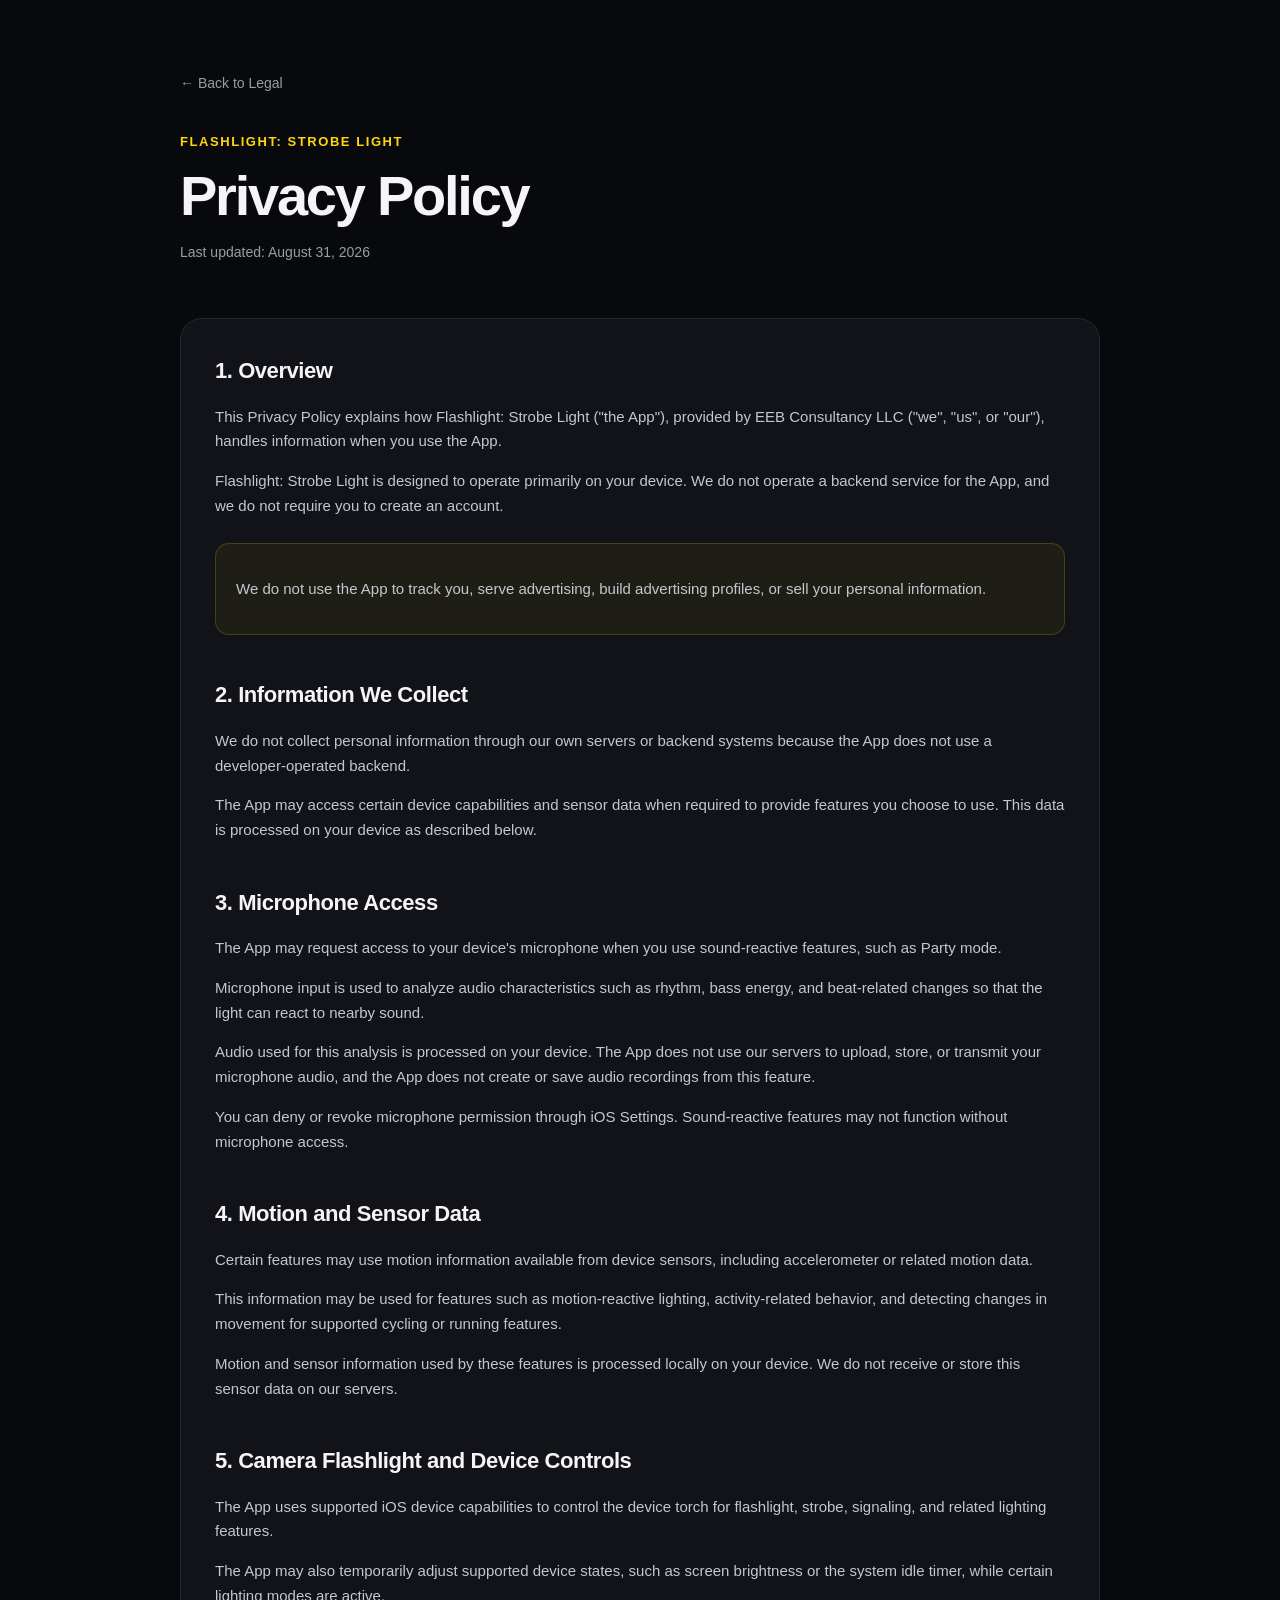
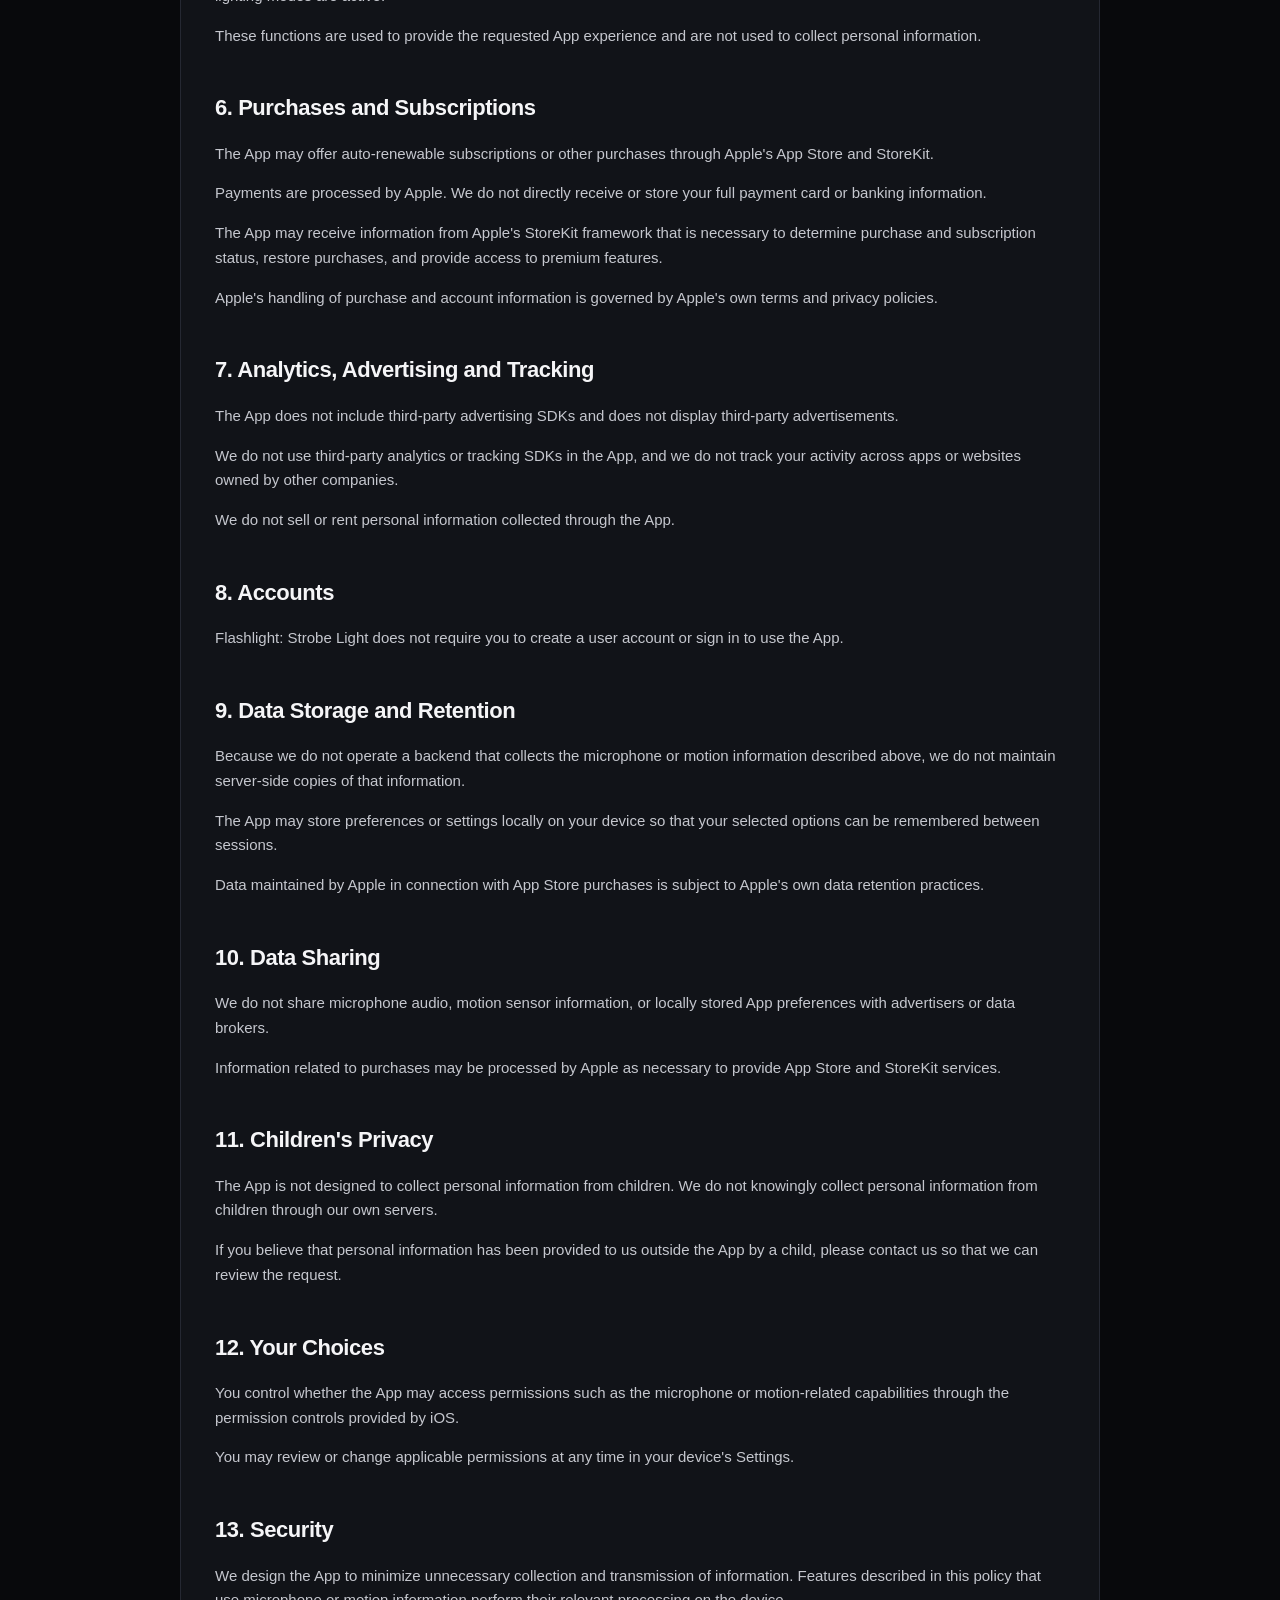
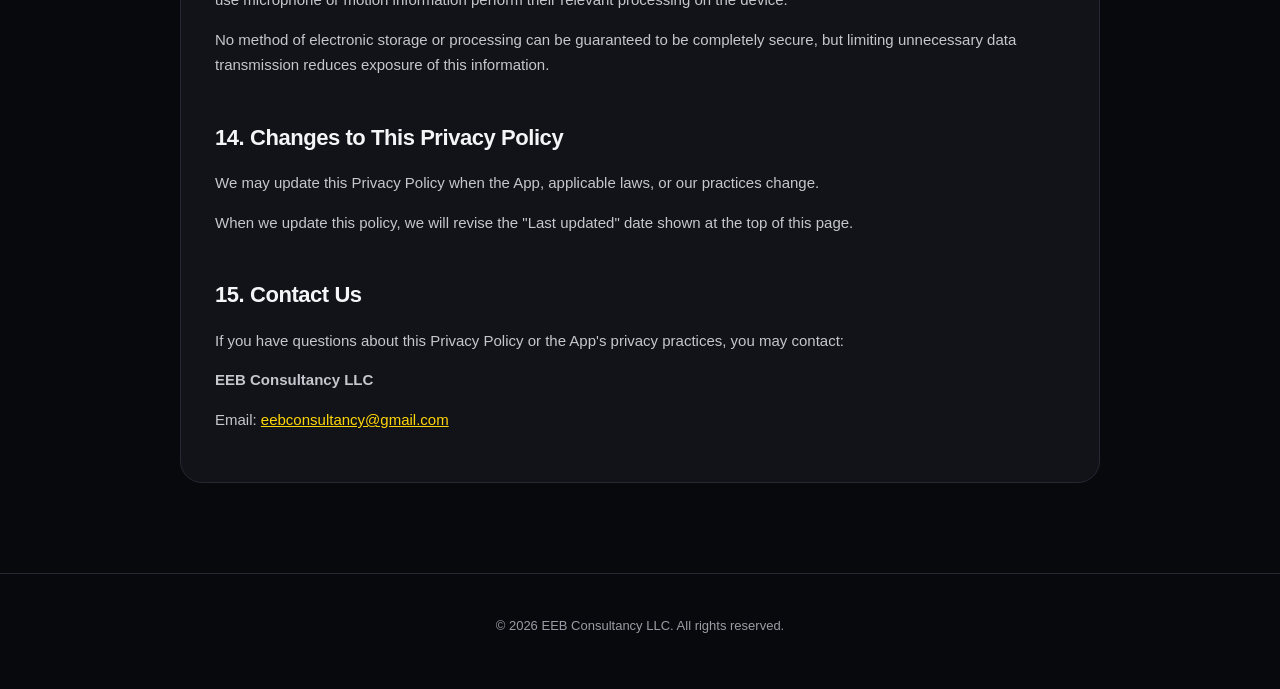
==== privacy.html @ 0a93a6da "Create privacy.html" ====
<!DOCTYPE html>
<html lang="en">
<head>
  <meta charset="UTF-8">
  <meta name="viewport" content="width=device-width, initial-scale=1.0">

  <title>Privacy Policy — Flashlight: Strobe Light</title>

  <meta
    name="description"
    content="Privacy Policy for Flashlight: Strobe Light by EEB Consultancy LLC."
  >

  <meta name="robots" content="index, follow">
  <link rel="stylesheet" href="styles.css">
</head>

<body>

  <main class="container legal-page">

    <header class="legal-page-header">
      <a class="back-link" href="index.html">← Back to Legal</a>

      <p class="eyebrow">Flashlight: Strobe Light</p>
      <h1>Privacy Policy</h1>
      <p class="last-updated">Last updated: August 31, 2026</p>
    </header>

    <article class="legal-content">

      <h2>1. Overview</h2>

      <p>
        This Privacy Policy explains how Flashlight: Strobe Light
        ("the App"), provided by EEB Consultancy LLC ("we", "us", or
        "our"), handles information when you use the App.
      </p>

      <p>
        Flashlight: Strobe Light is designed to operate primarily on
        your device. We do not operate a backend service for the App,
        and we do not require you to create an account.
      </p>

      <div class="notice">
        <p>
          We do not use the App to track you, serve advertising, build
          advertising profiles, or sell your personal information.
        </p>
      </div>


      <h2>2. Information We Collect</h2>

      <p>
        We do not collect personal information through our own servers
        or backend systems because the App does not use a
        developer-operated backend.
      </p>

      <p>
        The App may access certain device capabilities and sensor data
        when required to provide features you choose to use. This data
        is processed on your device as described below.
      </p>


      <h2>3. Microphone Access</h2>

      <p>
        The App may request access to your device's microphone when you
        use sound-reactive features, such as Party mode.
      </p>

      <p>
        Microphone input is used to analyze audio characteristics such
        as rhythm, bass energy, and beat-related changes so that the
        light can react to nearby sound.
      </p>

      <p>
        Audio used for this analysis is processed on your device. The
        App does not use our servers to upload, store, or transmit your
        microphone audio, and the App does not create or save audio
        recordings from this feature.
      </p>

      <p>
        You can deny or revoke microphone permission through iOS
        Settings. Sound-reactive features may not function without
        microphone access.
      </p>


      <h2>4. Motion and Sensor Data</h2>

      <p>
        Certain features may use motion information available from
        device sensors, including accelerometer or related motion data.
      </p>

      <p>
        This information may be used for features such as
        motion-reactive lighting, activity-related behavior, and
        detecting changes in movement for supported cycling or running
        features.
      </p>

      <p>
        Motion and sensor information used by these features is
        processed locally on your device. We do not receive or store
        this sensor data on our servers.
      </p>


      <h2>5. Camera Flashlight and Device Controls</h2>

      <p>
        The App uses supported iOS device capabilities to control the
        device torch for flashlight, strobe, signaling, and related
        lighting features.
      </p>

      <p>
        The App may also temporarily adjust supported device states,
        such as screen brightness or the system idle timer, while
        certain lighting modes are active.
      </p>

      <p>
        These functions are used to provide the requested App
        experience and are not used to collect personal information.
      </p>


      <h2>6. Purchases and Subscriptions</h2>

      <p>
        The App may offer auto-renewable subscriptions or other
        purchases through Apple's App Store and StoreKit.
      </p>

      <p>
        Payments are processed by Apple. We do not directly receive or
        store your full payment card or banking information.
      </p>

      <p>
        The App may receive information from Apple's StoreKit
        framework that is necessary to determine purchase and
        subscription status, restore purchases, and provide access to
        premium features.
      </p>

      <p>
        Apple's handling of purchase and account information is
        governed by Apple's own terms and privacy policies.
      </p>


      <h2>7. Analytics, Advertising and Tracking</h2>

      <p>
        The App does not include third-party advertising SDKs and does
        not display third-party advertisements.
      </p>

      <p>
        We do not use third-party analytics or tracking SDKs in the
        App, and we do not track your activity across apps or websites
        owned by other companies.
      </p>

      <p>
        We do not sell or rent personal information collected through
        the App.
      </p>


      <h2>8. Accounts</h2>

      <p>
        Flashlight: Strobe Light does not require you to create a user
        account or sign in to use the App.
      </p>


      <h2>9. Data Storage and Retention</h2>

      <p>
        Because we do not operate a backend that collects the
        microphone or motion information described above, we do not
        maintain server-side copies of that information.
      </p>

      <p>
        The App may store preferences or settings locally on your
        device so that your selected options can be remembered between
        sessions.
      </p>

      <p>
        Data maintained by Apple in connection with App Store
        purchases is subject to Apple's own data retention practices.
      </p>


      <h2>10. Data Sharing</h2>

      <p>
        We do not share microphone audio, motion sensor information, or
        locally stored App preferences with advertisers or data
        brokers.
      </p>

      <p>
        Information related to purchases may be processed by Apple as
        necessary to provide App Store and StoreKit services.
      </p>


      <h2>11. Children's Privacy</h2>

      <p>
        The App is not designed to collect personal information from
        children. We do not knowingly collect personal information
        from children through our own servers.
      </p>

      <p>
        If you believe that personal information has been provided to
        us outside the App by a child, please contact us so that we can
        review the request.
      </p>


      <h2>12. Your Choices</h2>

      <p>
        You control whether the App may access permissions such as the
        microphone or motion-related capabilities through the
        permission controls provided by iOS.
      </p>

      <p>
        You may review or change applicable permissions at any time in
        your device's Settings.
      </p>


      <h2>13. Security</h2>

      <p>
        We design the App to minimize unnecessary collection and
        transmission of information. Features described in this policy
        that use microphone or motion information perform their
        relevant processing on the device.
      </p>

      <p>
        No method of electronic storage or processing can be
        guaranteed to be completely secure, but limiting unnecessary
        data transmission reduces exposure of this information.
      </p>


      <h2>14. Changes to This Privacy Policy</h2>

      <p>
        We may update this Privacy Policy when the App, applicable
        laws, or our practices change.
      </p>

      <p>
        When we update this policy, we will revise the "Last updated"
        date shown at the top of this page.
      </p>


      <h2>15. Contact Us</h2>

      <p>
        If you have questions about this Privacy Policy or the App's
        privacy practices, you may contact:
      </p>

      <p>
        <strong>EEB Consultancy LLC</strong>
      </p>

      <p>
        Email:
        <a href="mailto:eebconsultancy@gmail.com">
          eebconsultancy@gmail.com
        </a>
      </p>

    </article>

  </main>

  <footer class="site-footer">
    <div class="container">
      <p>© 2026 EEB Consultancy LLC. All rights reserved.</p>
    </div>
  </footer>

</body>
</html>
---- styles.css ----
:root {
  --bg: #08090c;
  --surface: #111318;
  --surface-hover: #171a20;
  --border: #252832;
  --text: #f5f5f7;
  --muted: #9a9da6;
  --accent: #ffd60a;
  --max-width: 920px;
}

* {
  box-sizing: border-box;
}

html {
  scroll-behavior: smooth;
}

body {
  margin: 0;
  min-height: 100vh;
  background: var(--bg);
  color: var(--text);
  font-family: -apple-system, BlinkMacSystemFont, "SF Pro Display",
    "SF Pro Text", "Helvetica Neue", Arial, sans-serif;
  -webkit-font-smoothing: antialiased;
  line-height: 1.65;
}

.container {
  width: min(calc(100% - 40px), var(--max-width));
  margin: 0 auto;
}

.site-header {
  padding: 100px 0 60px;
  text-align: center;
}

.eyebrow {
  margin: 0 0 14px;
  color: var(--accent);
  font-size: 13px;
  font-weight: 700;
  letter-spacing: 0.12em;
  text-transform: uppercase;
}

h1 {
  margin: 0;
  font-size: clamp(38px, 7vw, 64px);
  line-height: 1.05;
  letter-spacing: -0.04em;
}

.subtitle {
  max-width: 580px;
  margin: 22px auto 0;
  color: var(--muted);
  font-size: 18px;
}

.legal-grid {
  display: grid;
  grid-template-columns: repeat(2, 1fr);
  gap: 18px;
  padding-bottom: 90px;
}

.legal-card {
  min-height: 230px;
  padding: 30px;
  display: flex;
  justify-content: space-between;
  align-items: flex-start;
  gap: 20px;
  background: var(--surface);
  border: 1px solid var(--border);
  border-radius: 22px;
  color: var(--text);
  text-decoration: none;
  transition:
    transform 0.2s ease,
    background 0.2s ease,
    border-color 0.2s ease;
}

.legal-card:hover {
  transform: translateY(-3px);
  background: var(--surface-hover);
  border-color: #3a3e49;
}

.card-label {
  margin: 0 0 14px;
  color: var(--accent);
  font-size: 12px;
  font-weight: 700;
  letter-spacing: 0.12em;
}

.legal-card h2 {
  margin: 0 0 12px;
  font-size: 25px;
  letter-spacing: -0.02em;
}

.legal-card p:not(.card-label) {
  margin: 0;
  color: var(--muted);
  font-size: 15px;
}

.card-arrow {
  color: var(--accent);
  font-size: 27px;
  line-height: 1;
}

.site-footer {
  padding: 28px 0 40px;
  border-top: 1px solid var(--border);
  color: var(--muted);
  text-align: center;
  font-size: 13px;
}

/* Legal pages */

.legal-page {
  padding-bottom: 90px;
}

.legal-page-header {
  padding: 70px 0 40px;
}

.back-link {
  display: inline-block;
  margin-bottom: 36px;
  color: var(--muted);
  text-decoration: none;
  font-size: 14px;
}

.back-link:hover {
  color: var(--text);
}

.legal-page-header h1 {
  font-size: clamp(36px, 6vw, 56px);
}

.last-updated {
  margin-top: 16px;
  color: var(--muted);
  font-size: 14px;
}

.legal-content {
  padding: 34px;
  background: var(--surface);
  border: 1px solid var(--border);
  border-radius: 22px;
}

.legal-content h2 {
  margin: 42px 0 12px;
  font-size: 22px;
  letter-spacing: -0.02em;
}

.legal-content h2:first-child {
  margin-top: 0;
}

.legal-content h3 {
  margin: 28px 0 10px;
  font-size: 17px;
}

.legal-content p,
.legal-content li {
  color: #c5c7ce;
  font-size: 15px;
}

.legal-content ul {
  padding-left: 22px;
}

.legal-content a {
  color: var(--accent);
}

.notice {
  margin: 24px 0;
  padding: 18px 20px;
  background: rgba(255, 214, 10, 0.06);
  border: 1px solid rgba(255, 214, 10, 0.18);
  border-radius: 14px;
}

@media (max-width: 680px) {
  .site-header {
    padding: 72px 0 44px;
  }

  .legal-grid {
    grid-template-columns: 1fr;
    padding-bottom: 60px;
  }

  .legal-card {
    min-height: 190px;
  }

  .legal-content {
    padding: 24px 20px;
  }

  .legal-page-header {
    padding-top: 44px;
  }
}
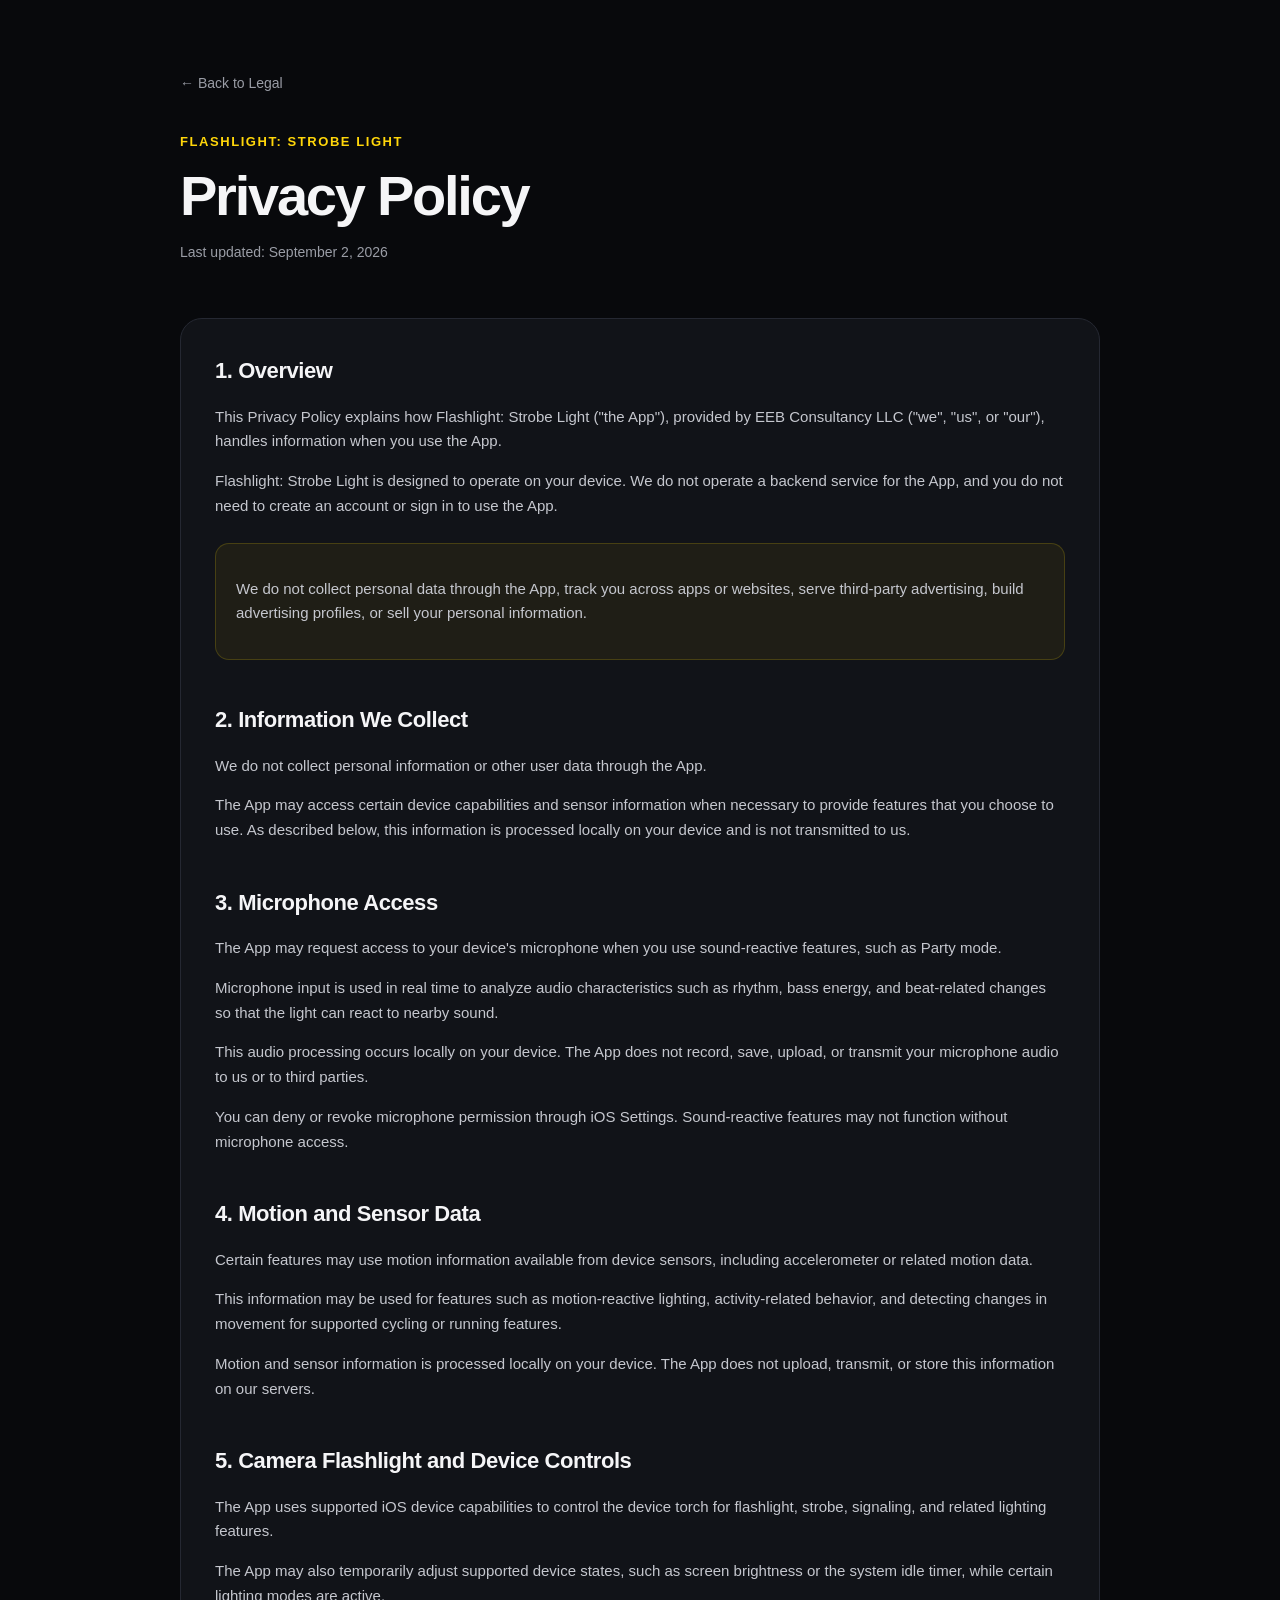
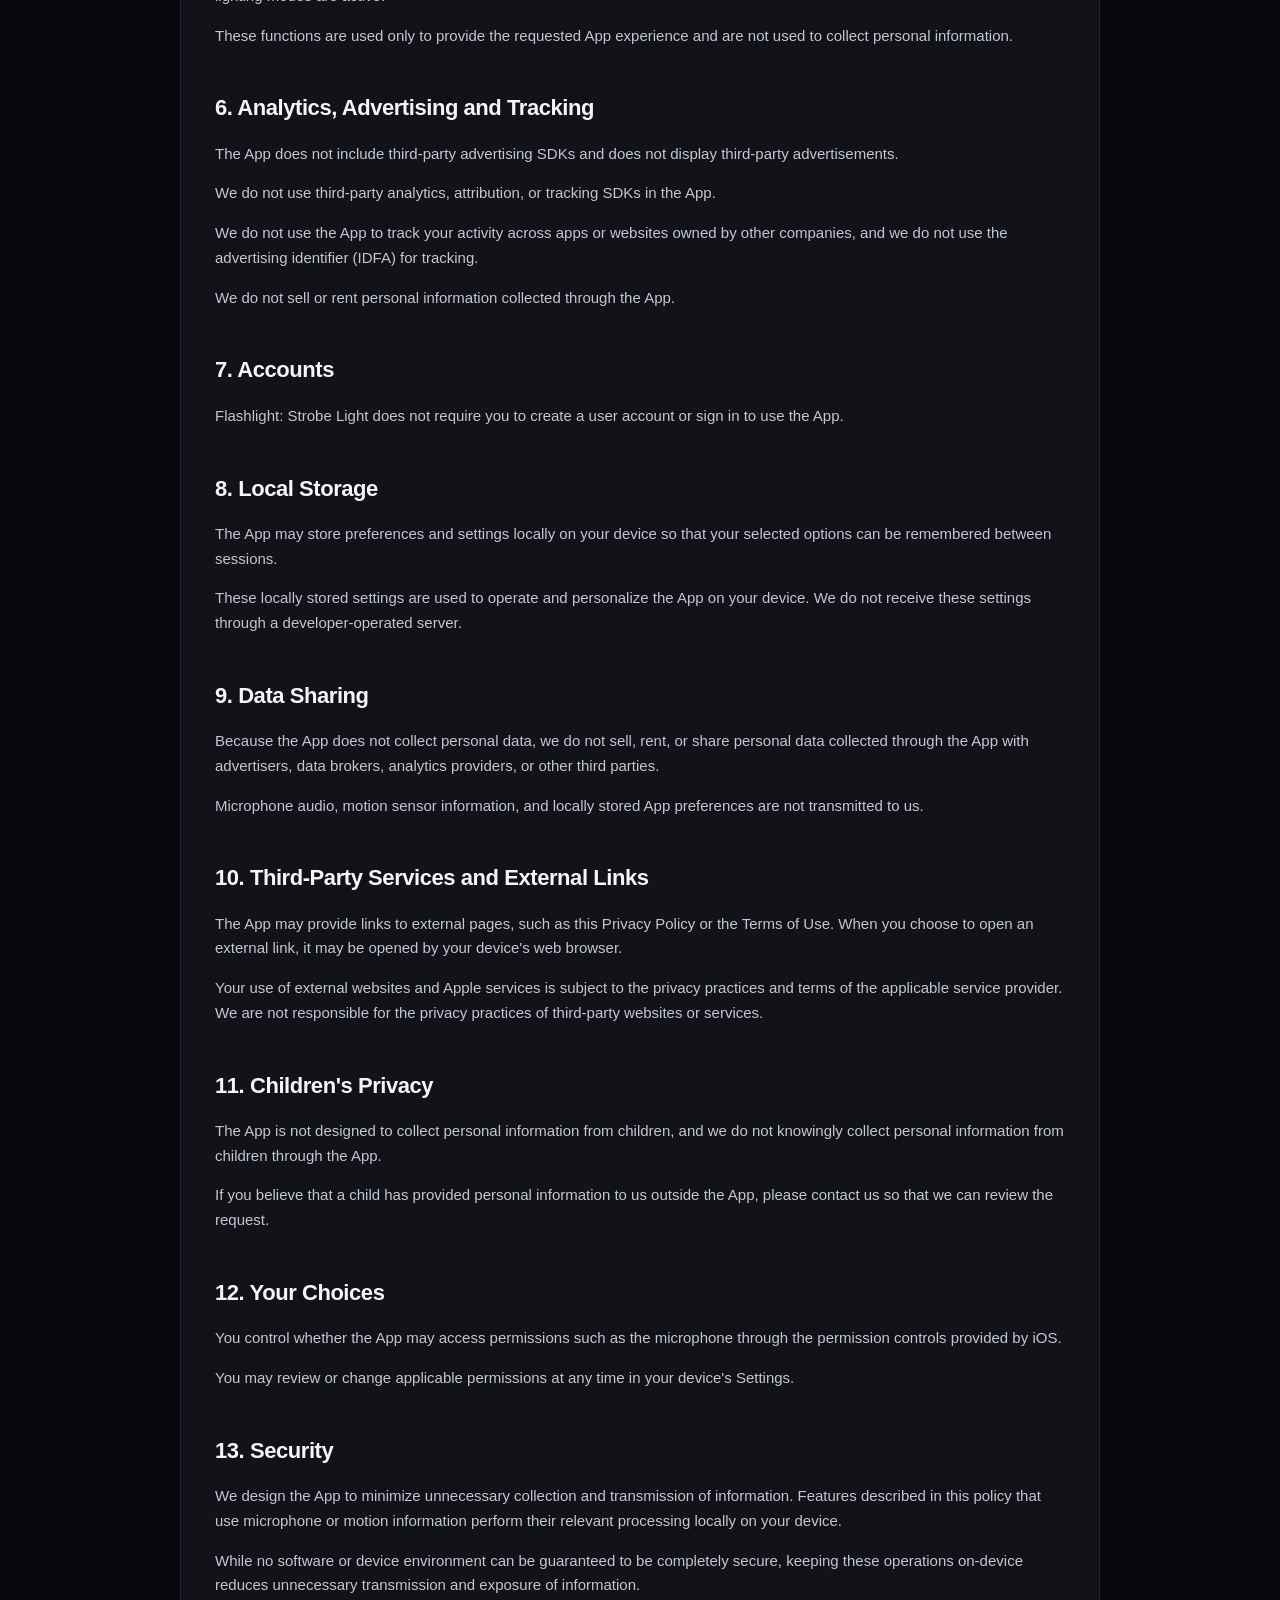
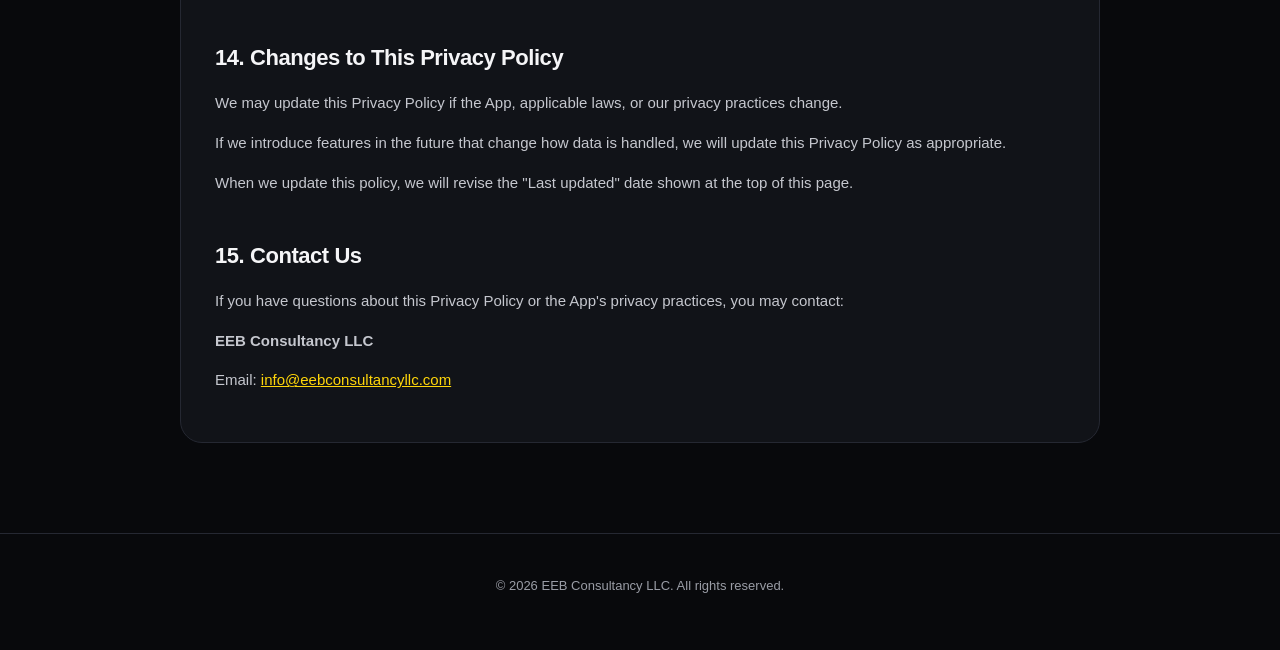
==== commit ea34d5c9: "Update privacy.html" ====
--- a/privacy.html
+++ b/privacy.html
@@ -24,7 +24,7 @@
 
       <p class="eyebrow">Flashlight: Strobe Light</p>
       <h1>Privacy Policy</h1>
-      <p class="last-updated">Last updated: August 31, 2026</p>
+      <p class="last-updated">Last updated: September 2, 2026</p>
     </header>
 
     <article class="legal-content">
@@ -38,14 +38,15 @@
       </p>
 
       <p>
-        Flashlight: Strobe Light is designed to operate primarily on
-        your device. We do not operate a backend service for the App,
-        and we do not require you to create an account.
+        Flashlight: Strobe Light is designed to operate on your device.
+        We do not operate a backend service for the App, and you do not
+        need to create an account or sign in to use the App.
       </p>
 
       <div class="notice">
         <p>
-          We do not use the App to track you, serve advertising, build
+          We do not collect personal data through the App, track you
+          across apps or websites, serve third-party advertising, build
           advertising profiles, or sell your personal information.
         </p>
       </div>
@@ -54,15 +55,15 @@
       <h2>2. Information We Collect</h2>
 
       <p>
-        We do not collect personal information through our own servers
-        or backend systems because the App does not use a
-        developer-operated backend.
-      </p>
-
-      <p>
-        The App may access certain device capabilities and sensor data
-        when required to provide features you choose to use. This data
-        is processed on your device as described below.
+        We do not collect personal information or other user data
+        through the App.
+      </p>
+
+      <p>
+        The App may access certain device capabilities and sensor
+        information when necessary to provide features that you choose
+        to use. As described below, this information is processed
+        locally on your device and is not transmitted to us.
       </p>
 
 
@@ -74,16 +75,15 @@
       </p>
 
       <p>
-        Microphone input is used to analyze audio characteristics such
-        as rhythm, bass energy, and beat-related changes so that the
-        light can react to nearby sound.
-      </p>
-
-      <p>
-        Audio used for this analysis is processed on your device. The
-        App does not use our servers to upload, store, or transmit your
-        microphone audio, and the App does not create or save audio
-        recordings from this feature.
+        Microphone input is used in real time to analyze audio
+        characteristics such as rhythm, bass energy, and beat-related
+        changes so that the light can react to nearby sound.
+      </p>
+
+      <p>
+        This audio processing occurs locally on your device. The App
+        does not record, save, upload, or transmit your microphone
+        audio to us or to third parties.
       </p>
 
       <p>
@@ -108,9 +108,9 @@
       </p>
 
       <p>
-        Motion and sensor information used by these features is
-        processed locally on your device. We do not receive or store
-        this sensor data on our servers.
+        Motion and sensor information is processed locally on your
+        device. The App does not upload, transmit, or store this
+        information on our servers.
       </p>
 
 
@@ -129,37 +129,12 @@
       </p>
 
       <p>
-        These functions are used to provide the requested App
+        These functions are used only to provide the requested App
         experience and are not used to collect personal information.
       </p>
 
 
-      <h2>6. Purchases and Subscriptions</h2>
-
-      <p>
-        The App may offer auto-renewable subscriptions or other
-        purchases through Apple's App Store and StoreKit.
-      </p>
-
-      <p>
-        Payments are processed by Apple. We do not directly receive or
-        store your full payment card or banking information.
-      </p>
-
-      <p>
-        The App may receive information from Apple's StoreKit
-        framework that is necessary to determine purchase and
-        subscription status, restore purchases, and provide access to
-        premium features.
-      </p>
-
-      <p>
-        Apple's handling of purchase and account information is
-        governed by Apple's own terms and privacy policies.
-      </p>
-
-
-      <h2>7. Analytics, Advertising and Tracking</h2>
+      <h2>6. Analytics, Advertising and Tracking</h2>
 
       <p>
         The App does not include third-party advertising SDKs and does
@@ -167,9 +142,14 @@
       </p>
 
       <p>
-        We do not use third-party analytics or tracking SDKs in the
-        App, and we do not track your activity across apps or websites
-        owned by other companies.
+        We do not use third-party analytics, attribution, or tracking
+        SDKs in the App.
+      </p>
+
+      <p>
+        We do not use the App to track your activity across apps or
+        websites owned by other companies, and we do not use the
+        advertising identifier (IDFA) for tracking.
       </p>
 
       <p>
@@ -178,7 +158,7 @@
       </p>
 
 
-      <h2>8. Accounts</h2>
+      <h2>7. Accounts</h2>
 
       <p>
         Flashlight: Strobe Light does not require you to create a user
@@ -186,37 +166,49 @@
       </p>
 
 
-      <h2>9. Data Storage and Retention</h2>
-
-      <p>
-        Because we do not operate a backend that collects the
-        microphone or motion information described above, we do not
-        maintain server-side copies of that information.
-      </p>
-
-      <p>
-        The App may store preferences or settings locally on your
+      <h2>8. Local Storage</h2>
+
+      <p>
+        The App may store preferences and settings locally on your
         device so that your selected options can be remembered between
         sessions.
       </p>
 
       <p>
-        Data maintained by Apple in connection with App Store
-        purchases is subject to Apple's own data retention practices.
-      </p>
-
-
-      <h2>10. Data Sharing</h2>
-
-      <p>
-        We do not share microphone audio, motion sensor information, or
-        locally stored App preferences with advertisers or data
-        brokers.
-      </p>
-
-      <p>
-        Information related to purchases may be processed by Apple as
-        necessary to provide App Store and StoreKit services.
+        These locally stored settings are used to operate and
+        personalize the App on your device. We do not receive these
+        settings through a developer-operated server.
+      </p>
+
+
+      <h2>9. Data Sharing</h2>
+
+      <p>
+        Because the App does not collect personal data, we do not sell,
+        rent, or share personal data collected through the App with
+        advertisers, data brokers, analytics providers, or other third
+        parties.
+      </p>
+
+      <p>
+        Microphone audio, motion sensor information, and locally stored
+        App preferences are not transmitted to us.
+      </p>
+
+
+      <h2>10. Third-Party Services and External Links</h2>
+
+      <p>
+        The App may provide links to external pages, such as this
+        Privacy Policy or the Terms of Use. When you choose to open an
+        external link, it may be opened by your device's web browser.
+      </p>
+
+      <p>
+        Your use of external websites and Apple services is subject to
+        the privacy practices and terms of the applicable service
+        provider. We are not responsible for the privacy practices of
+        third-party websites or services.
       </p>
 
 
@@ -224,14 +216,14 @@
 
       <p>
         The App is not designed to collect personal information from
-        children. We do not knowingly collect personal information
-        from children through our own servers.
-      </p>
-
-      <p>
-        If you believe that personal information has been provided to
-        us outside the App by a child, please contact us so that we can
-        review the request.
+        children, and we do not knowingly collect personal information
+        from children through the App.
+      </p>
+
+      <p>
+        If you believe that a child has provided personal information
+        to us outside the App, please contact us so that we can review
+        the request.
       </p>
 
 
@@ -239,8 +231,7 @@
 
       <p>
         You control whether the App may access permissions such as the
-        microphone or motion-related capabilities through the
-        permission controls provided by iOS.
+        microphone through the permission controls provided by iOS.
       </p>
 
       <p>
@@ -255,21 +246,26 @@
         We design the App to minimize unnecessary collection and
         transmission of information. Features described in this policy
         that use microphone or motion information perform their
-        relevant processing on the device.
-      </p>
-
-      <p>
-        No method of electronic storage or processing can be
-        guaranteed to be completely secure, but limiting unnecessary
-        data transmission reduces exposure of this information.
+        relevant processing locally on your device.
+      </p>
+
+      <p>
+        While no software or device environment can be guaranteed to
+        be completely secure, keeping these operations on-device
+        reduces unnecessary transmission and exposure of information.
       </p>
 
 
       <h2>14. Changes to This Privacy Policy</h2>
 
       <p>
-        We may update this Privacy Policy when the App, applicable
-        laws, or our practices change.
+        We may update this Privacy Policy if the App, applicable laws,
+        or our privacy practices change.
+      </p>
+
+      <p>
+        If we introduce features in the future that change how data is
+        handled, we will update this Privacy Policy as appropriate.
       </p>
 
       <p>
@@ -291,8 +287,8 @@
 
       <p>
         Email:
-        <a href="mailto:eebconsultancy@gmail.com">
-          eebconsultancy@gmail.com
+        <a href="mailto:info@eebconsultancyllc.com">
+          info@eebconsultancyllc.com
         </a>
       </p>
 
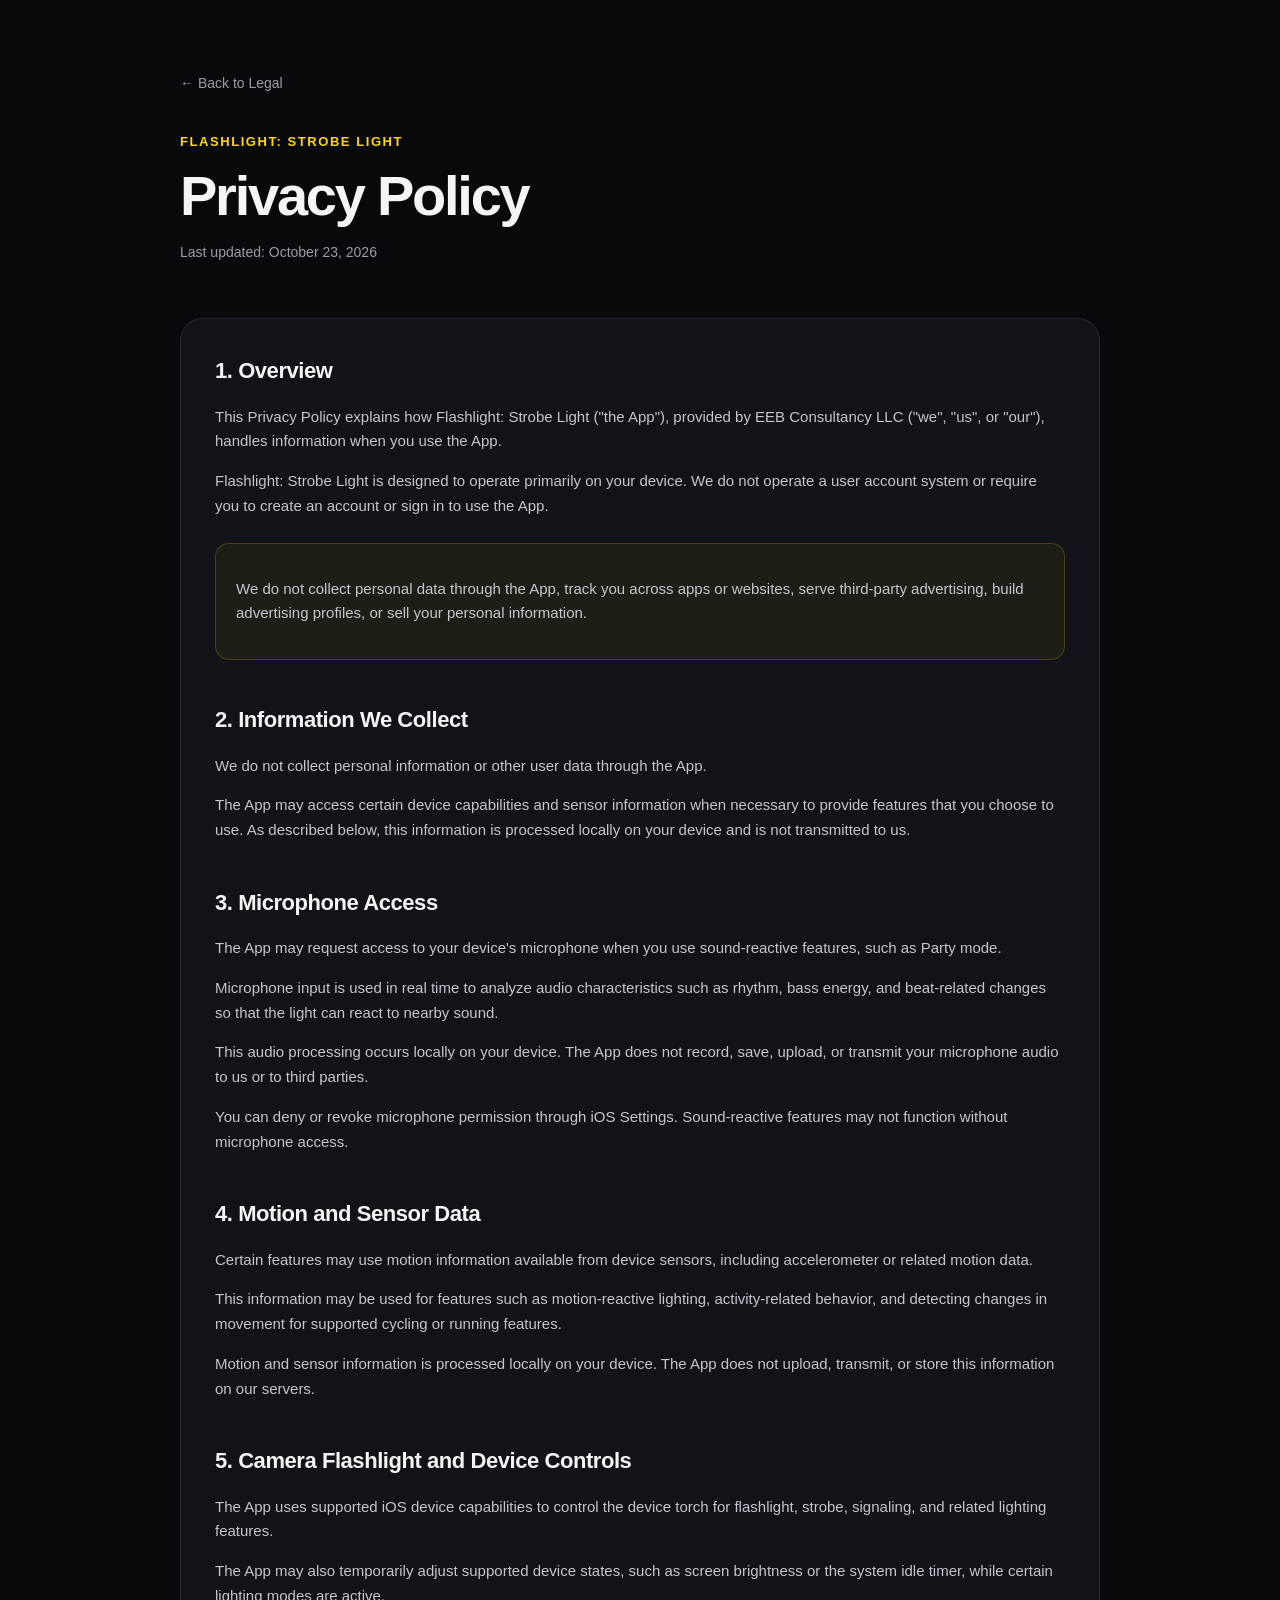
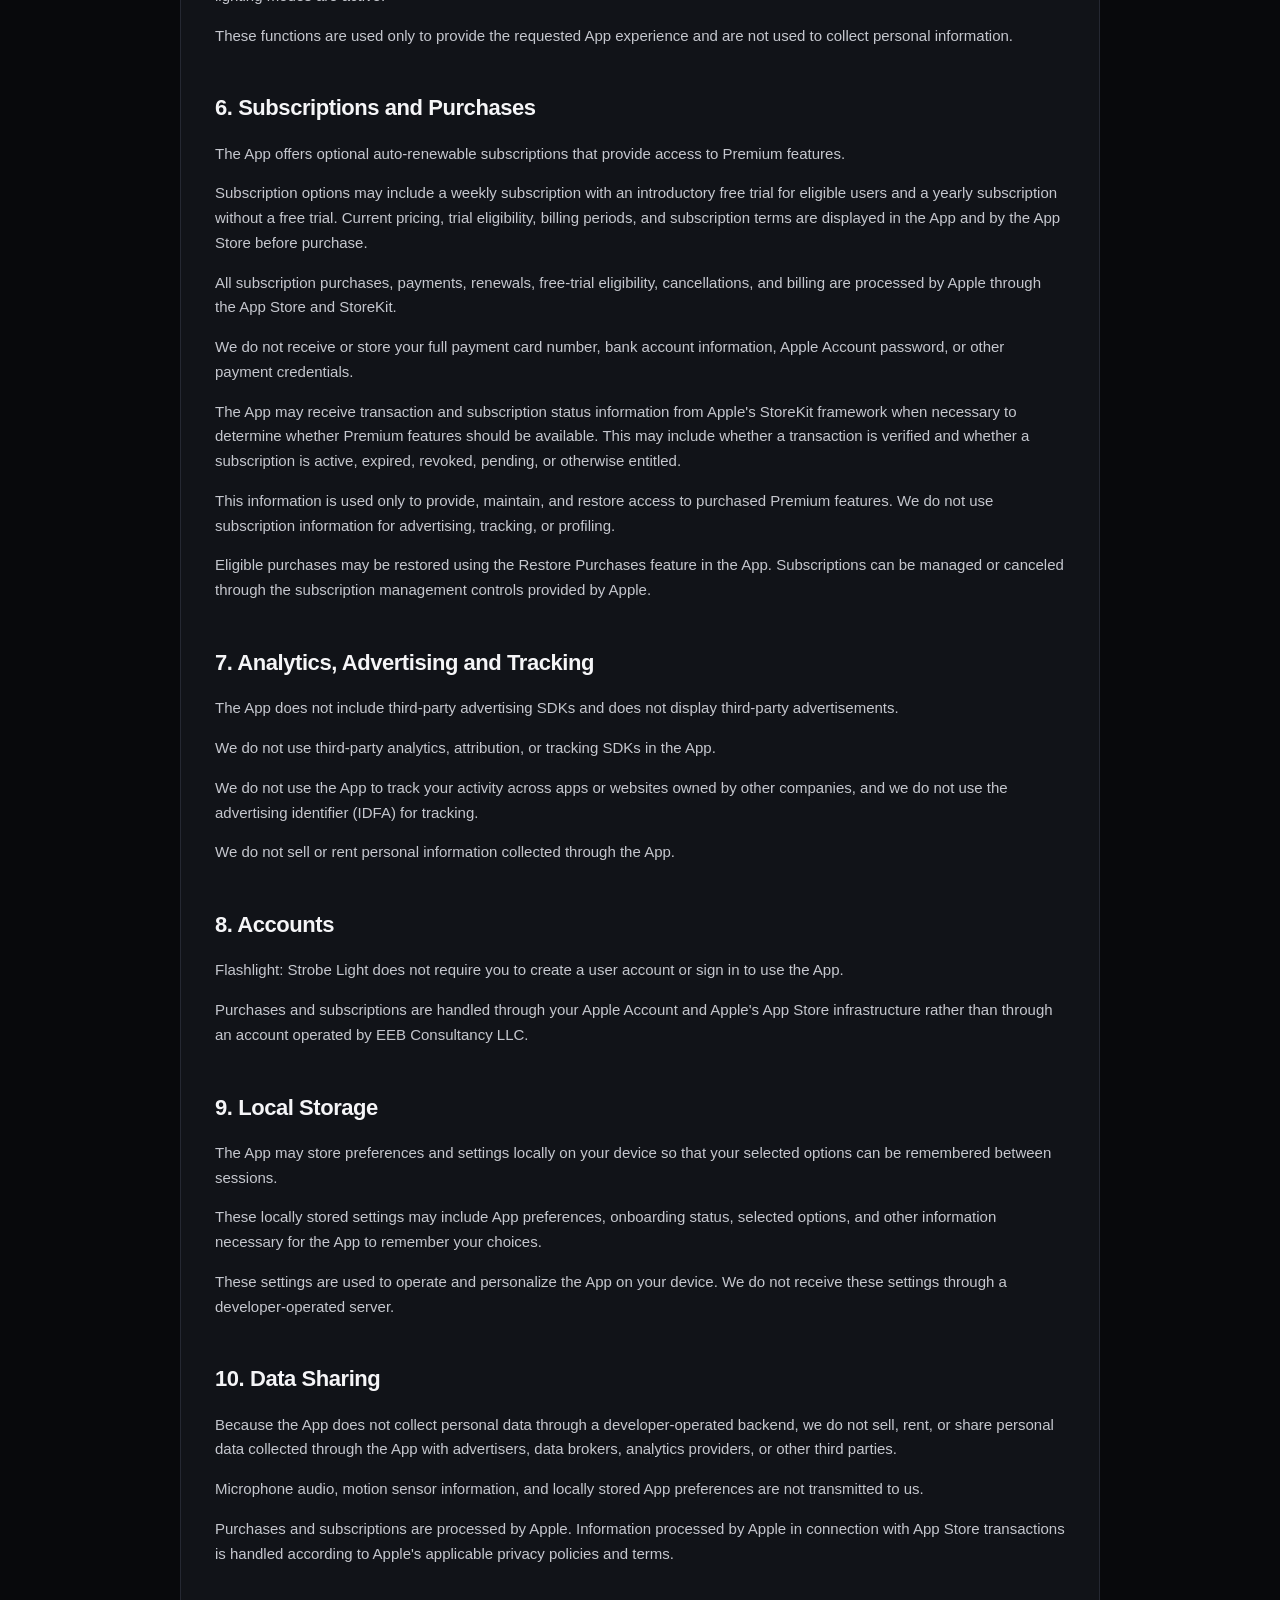
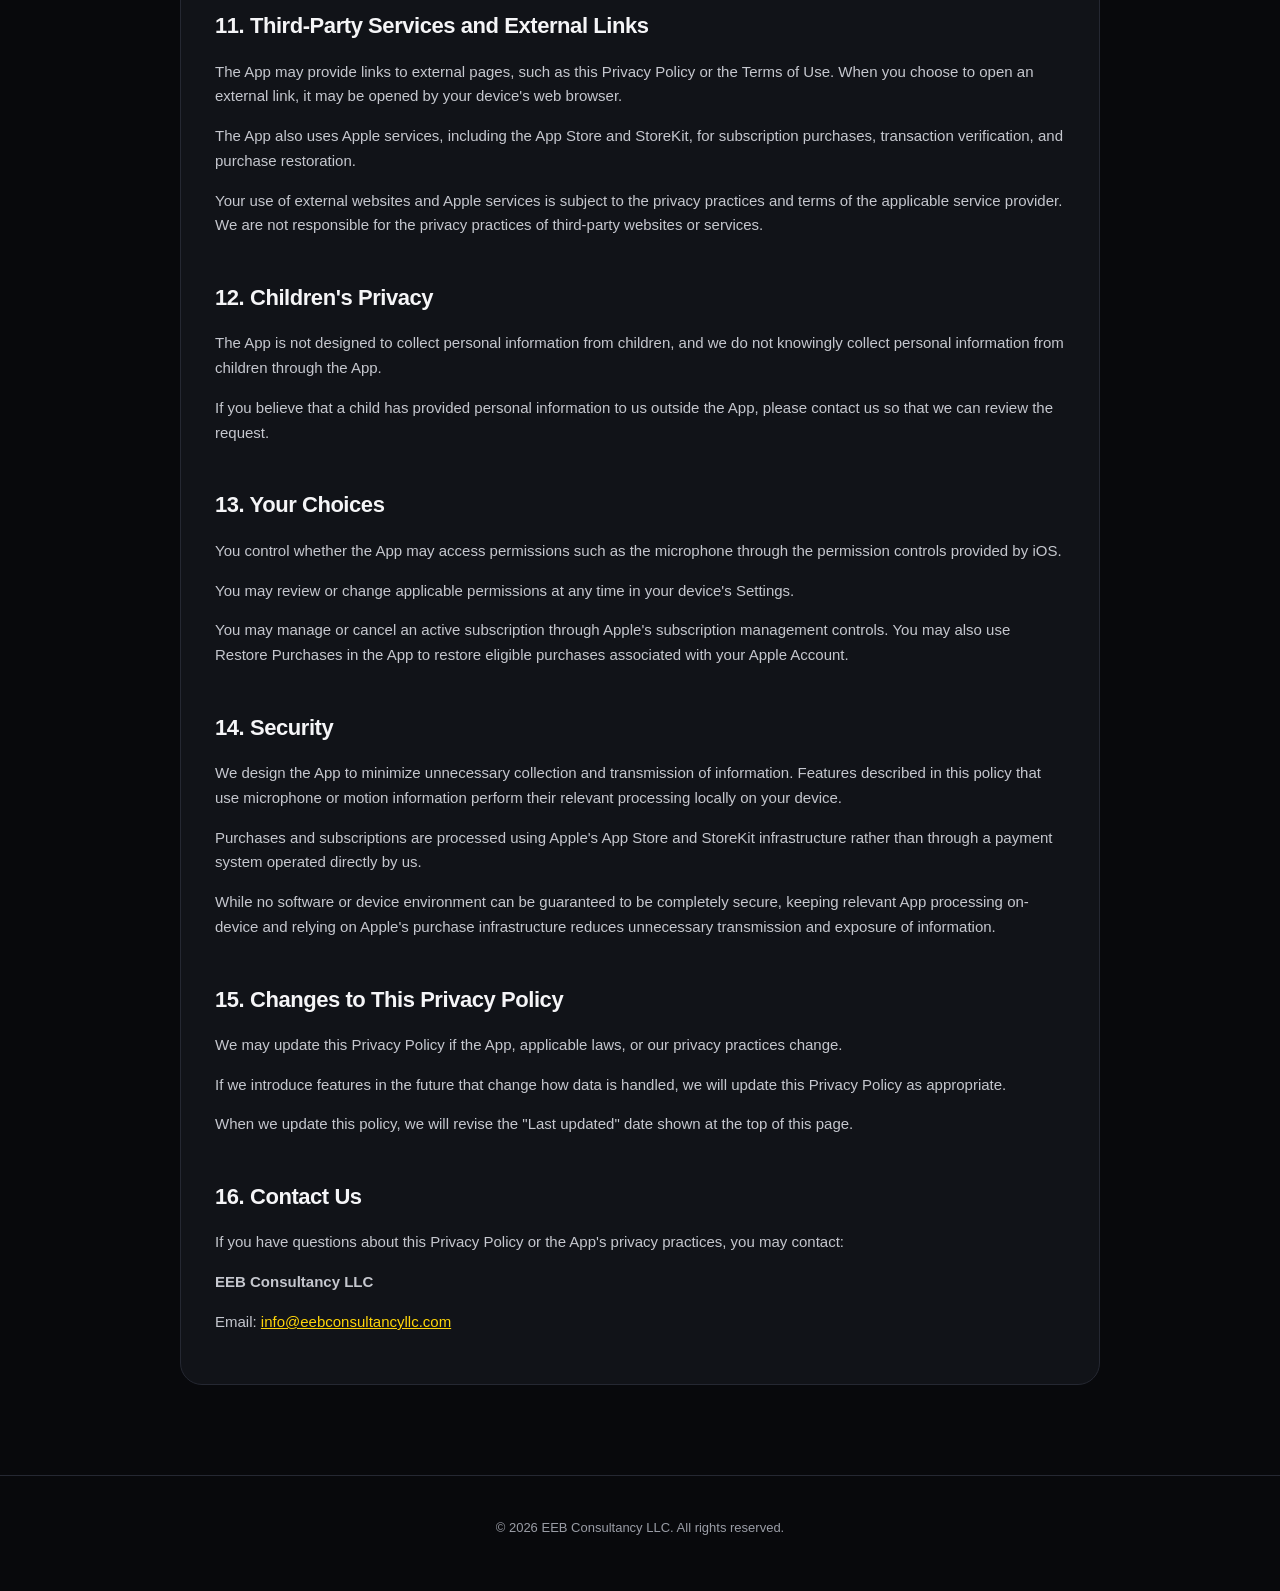
==== commit 93ad610e: "Update privacy.html" ====
--- a/privacy.html
+++ b/privacy.html
@@ -24,7 +24,7 @@
 
       <p class="eyebrow">Flashlight: Strobe Light</p>
       <h1>Privacy Policy</h1>
-      <p class="last-updated">Last updated: September 2, 2026</p>
+      <p class="last-updated">Last updated: October 23, 2026</p>
     </header>
 
     <article class="legal-content">
@@ -38,9 +38,9 @@
       </p>
 
       <p>
-        Flashlight: Strobe Light is designed to operate on your device.
-        We do not operate a backend service for the App, and you do not
-        need to create an account or sign in to use the App.
+        Flashlight: Strobe Light is designed to operate primarily on
+        your device. We do not operate a user account system or require
+        you to create an account or sign in to use the App.
       </p>
 
       <div class="notice">
@@ -134,7 +134,57 @@
       </p>
 
 
-      <h2>6. Analytics, Advertising and Tracking</h2>
+      <h2>6. Subscriptions and Purchases</h2>
+
+      <p>
+        The App offers optional auto-renewable subscriptions that
+        provide access to Premium features.
+      </p>
+
+      <p>
+        Subscription options may include a weekly subscription with
+        an introductory free trial for eligible users and a yearly
+        subscription without a free trial. Current pricing, trial
+        eligibility, billing periods, and subscription terms are
+        displayed in the App and by the App Store before purchase.
+      </p>
+
+      <p>
+        All subscription purchases, payments, renewals, free-trial
+        eligibility, cancellations, and billing are processed by Apple
+        through the App Store and StoreKit.
+      </p>
+
+      <p>
+        We do not receive or store your full payment card number, bank
+        account information, Apple Account password, or other payment
+        credentials.
+      </p>
+
+      <p>
+        The App may receive transaction and subscription status
+        information from Apple's StoreKit framework when necessary to
+        determine whether Premium features should be available. This
+        may include whether a transaction is verified and whether a
+        subscription is active, expired, revoked, pending, or otherwise
+        entitled.
+      </p>
+
+      <p>
+        This information is used only to provide, maintain, and restore
+        access to purchased Premium features. We do not use
+        subscription information for advertising, tracking, or
+        profiling.
+      </p>
+
+      <p>
+        Eligible purchases may be restored using the Restore Purchases
+        feature in the App. Subscriptions can be managed or canceled
+        through the subscription management controls provided by Apple.
+      </p>
+
+
+      <h2>7. Analytics, Advertising and Tracking</h2>
 
       <p>
         The App does not include third-party advertising SDKs and does
@@ -158,15 +208,21 @@
       </p>
 
 
-      <h2>7. Accounts</h2>
+      <h2>8. Accounts</h2>
 
       <p>
         Flashlight: Strobe Light does not require you to create a user
         account or sign in to use the App.
       </p>
 
-
-      <h2>8. Local Storage</h2>
+      <p>
+        Purchases and subscriptions are handled through your Apple
+        Account and Apple's App Store infrastructure rather than
+        through an account operated by EEB Consultancy LLC.
+      </p>
+
+
+      <h2>9. Local Storage</h2>
 
       <p>
         The App may store preferences and settings locally on your
@@ -175,19 +231,25 @@
       </p>
 
       <p>
-        These locally stored settings are used to operate and
-        personalize the App on your device. We do not receive these
-        settings through a developer-operated server.
-      </p>
-
-
-      <h2>9. Data Sharing</h2>
-
-      <p>
-        Because the App does not collect personal data, we do not sell,
-        rent, or share personal data collected through the App with
-        advertisers, data brokers, analytics providers, or other third
-        parties.
+        These locally stored settings may include App preferences,
+        onboarding status, selected options, and other information
+        necessary for the App to remember your choices.
+      </p>
+
+      <p>
+        These settings are used to operate and personalize the App on
+        your device. We do not receive these settings through a
+        developer-operated server.
+      </p>
+
+
+      <h2>10. Data Sharing</h2>
+
+      <p>
+        Because the App does not collect personal data through a
+        developer-operated backend, we do not sell, rent, or share
+        personal data collected through the App with advertisers, data
+        brokers, analytics providers, or other third parties.
       </p>
 
       <p>
@@ -195,13 +257,26 @@
         App preferences are not transmitted to us.
       </p>
 
-
-      <h2>10. Third-Party Services and External Links</h2>
+      <p>
+        Purchases and subscriptions are processed by Apple. Information
+        processed by Apple in connection with App Store transactions is
+        handled according to Apple's applicable privacy policies and
+        terms.
+      </p>
+
+
+      <h2>11. Third-Party Services and External Links</h2>
 
       <p>
         The App may provide links to external pages, such as this
         Privacy Policy or the Terms of Use. When you choose to open an
         external link, it may be opened by your device's web browser.
+      </p>
+
+      <p>
+        The App also uses Apple services, including the App Store and
+        StoreKit, for subscription purchases, transaction verification,
+        and purchase restoration.
       </p>
 
       <p>
@@ -212,7 +287,7 @@
       </p>
 
 
-      <h2>11. Children's Privacy</h2>
+      <h2>12. Children's Privacy</h2>
 
       <p>
         The App is not designed to collect personal information from
@@ -227,7 +302,7 @@
       </p>
 
 
-      <h2>12. Your Choices</h2>
+      <h2>13. Your Choices</h2>
 
       <p>
         You control whether the App may access permissions such as the
@@ -239,8 +314,15 @@
         your device's Settings.
       </p>
 
-
-      <h2>13. Security</h2>
+      <p>
+        You may manage or cancel an active subscription through
+        Apple's subscription management controls. You may also use
+        Restore Purchases in the App to restore eligible purchases
+        associated with your Apple Account.
+      </p>
+
+
+      <h2>14. Security</h2>
 
       <p>
         We design the App to minimize unnecessary collection and
@@ -250,13 +332,20 @@
       </p>
 
       <p>
+        Purchases and subscriptions are processed using Apple's App
+        Store and StoreKit infrastructure rather than through a payment
+        system operated directly by us.
+      </p>
+
+      <p>
         While no software or device environment can be guaranteed to
-        be completely secure, keeping these operations on-device
+        be completely secure, keeping relevant App processing
+        on-device and relying on Apple's purchase infrastructure
         reduces unnecessary transmission and exposure of information.
       </p>
 
 
-      <h2>14. Changes to This Privacy Policy</h2>
+      <h2>15. Changes to This Privacy Policy</h2>
 
       <p>
         We may update this Privacy Policy if the App, applicable laws,
@@ -274,7 +363,7 @@
       </p>
 
 
-      <h2>15. Contact Us</h2>
+      <h2>16. Contact Us</h2>
 
       <p>
         If you have questions about this Privacy Policy or the App's
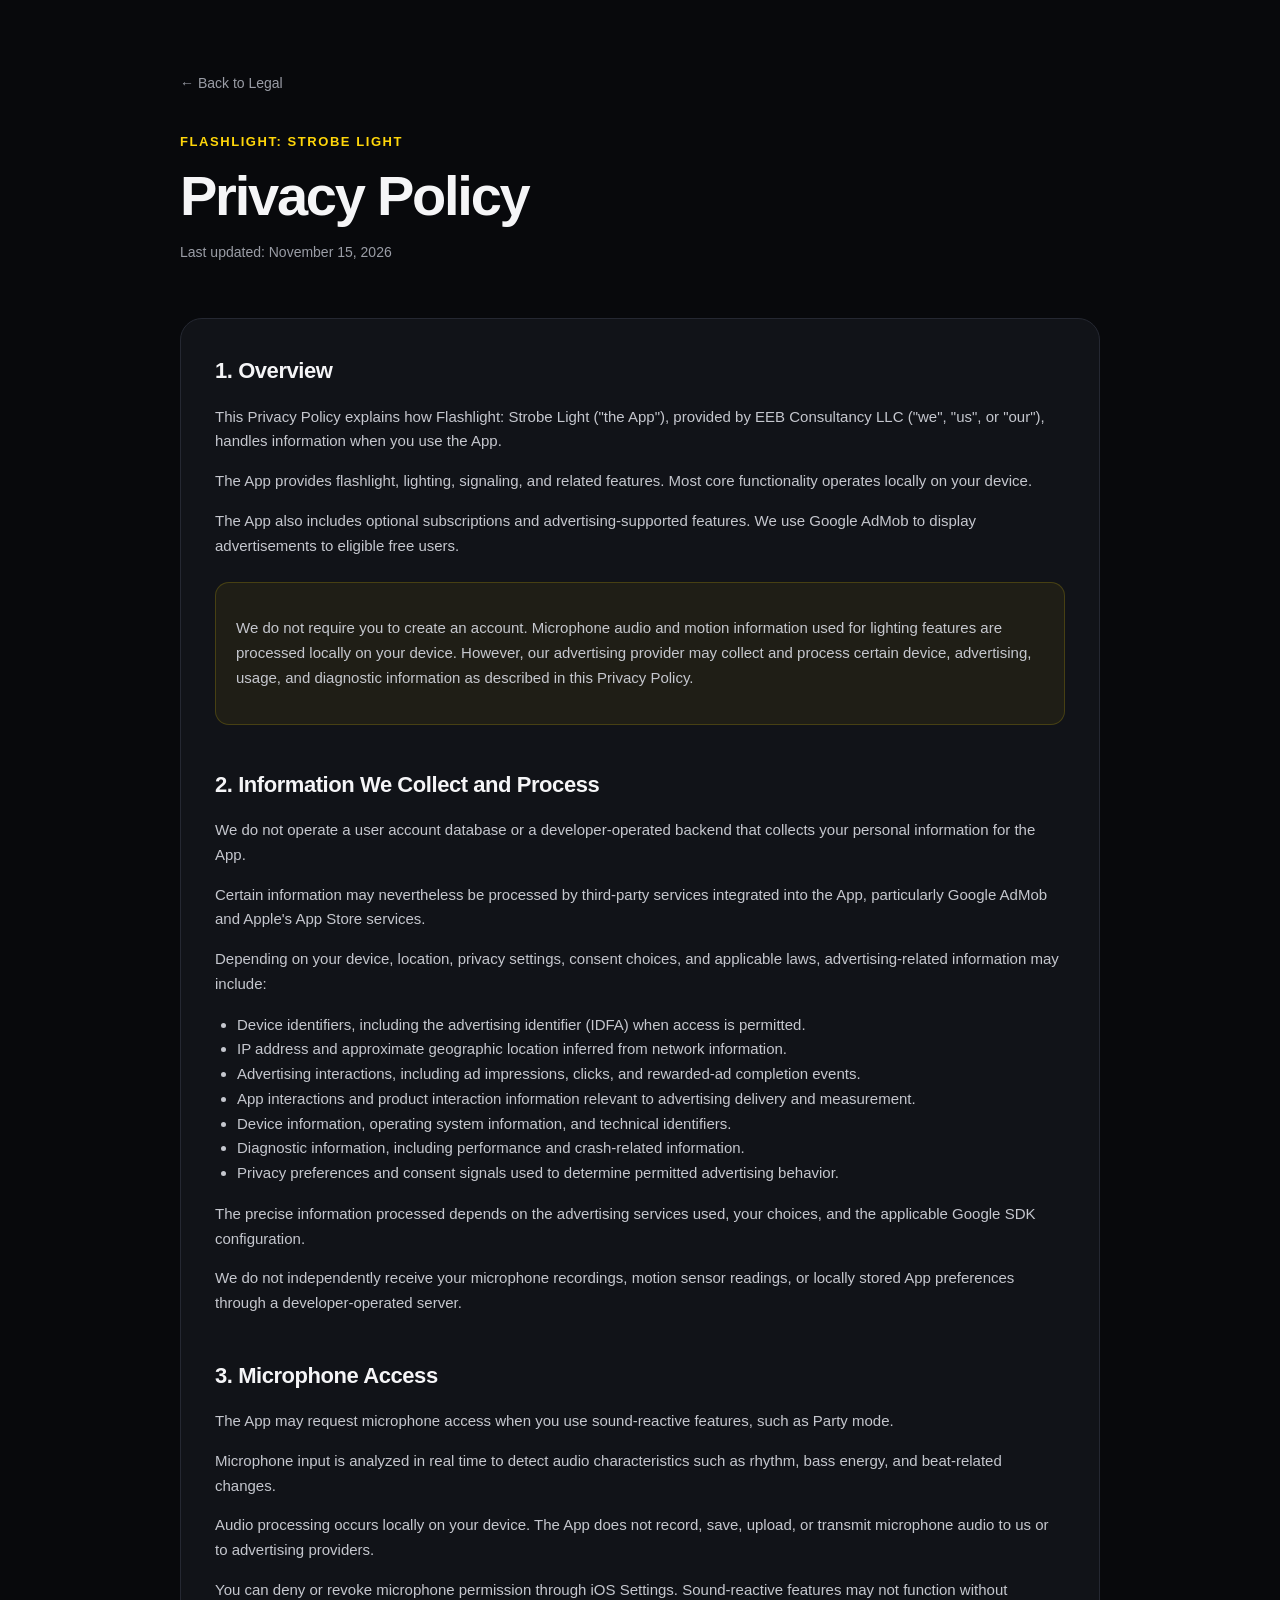
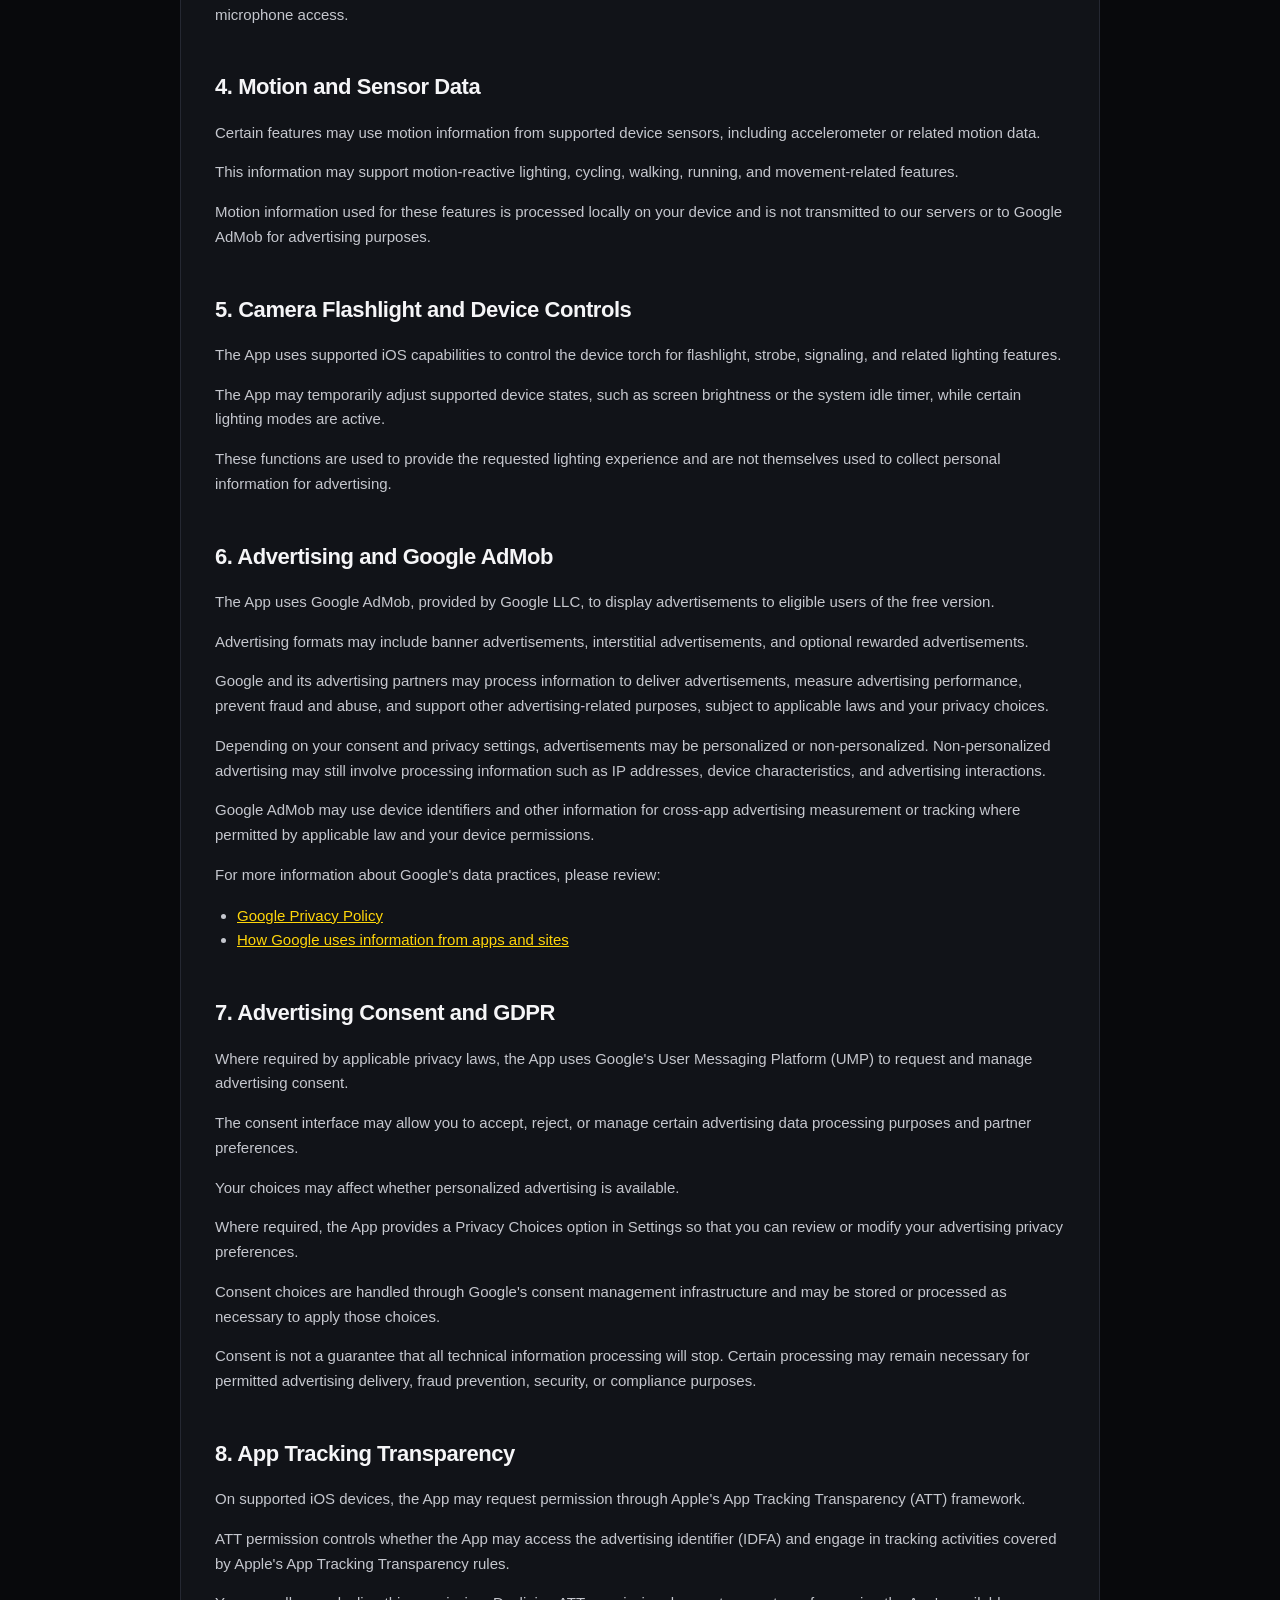
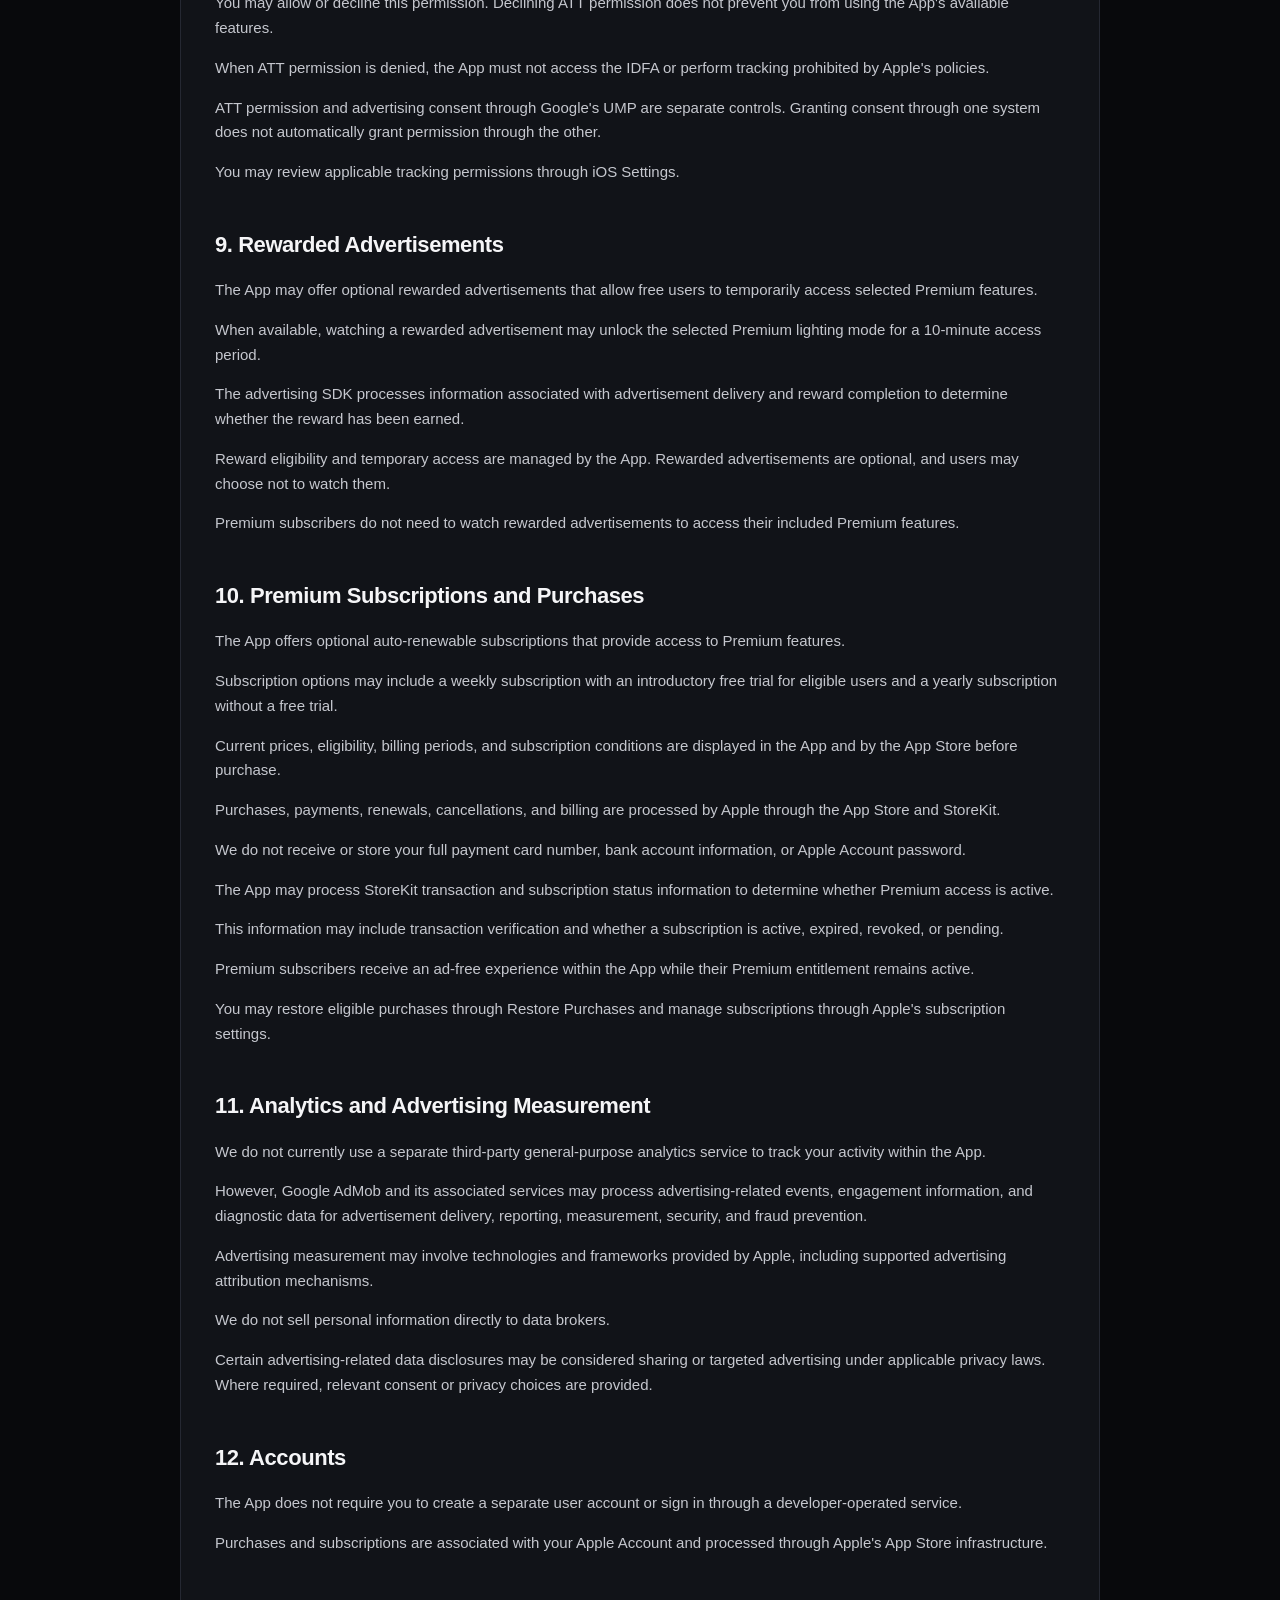
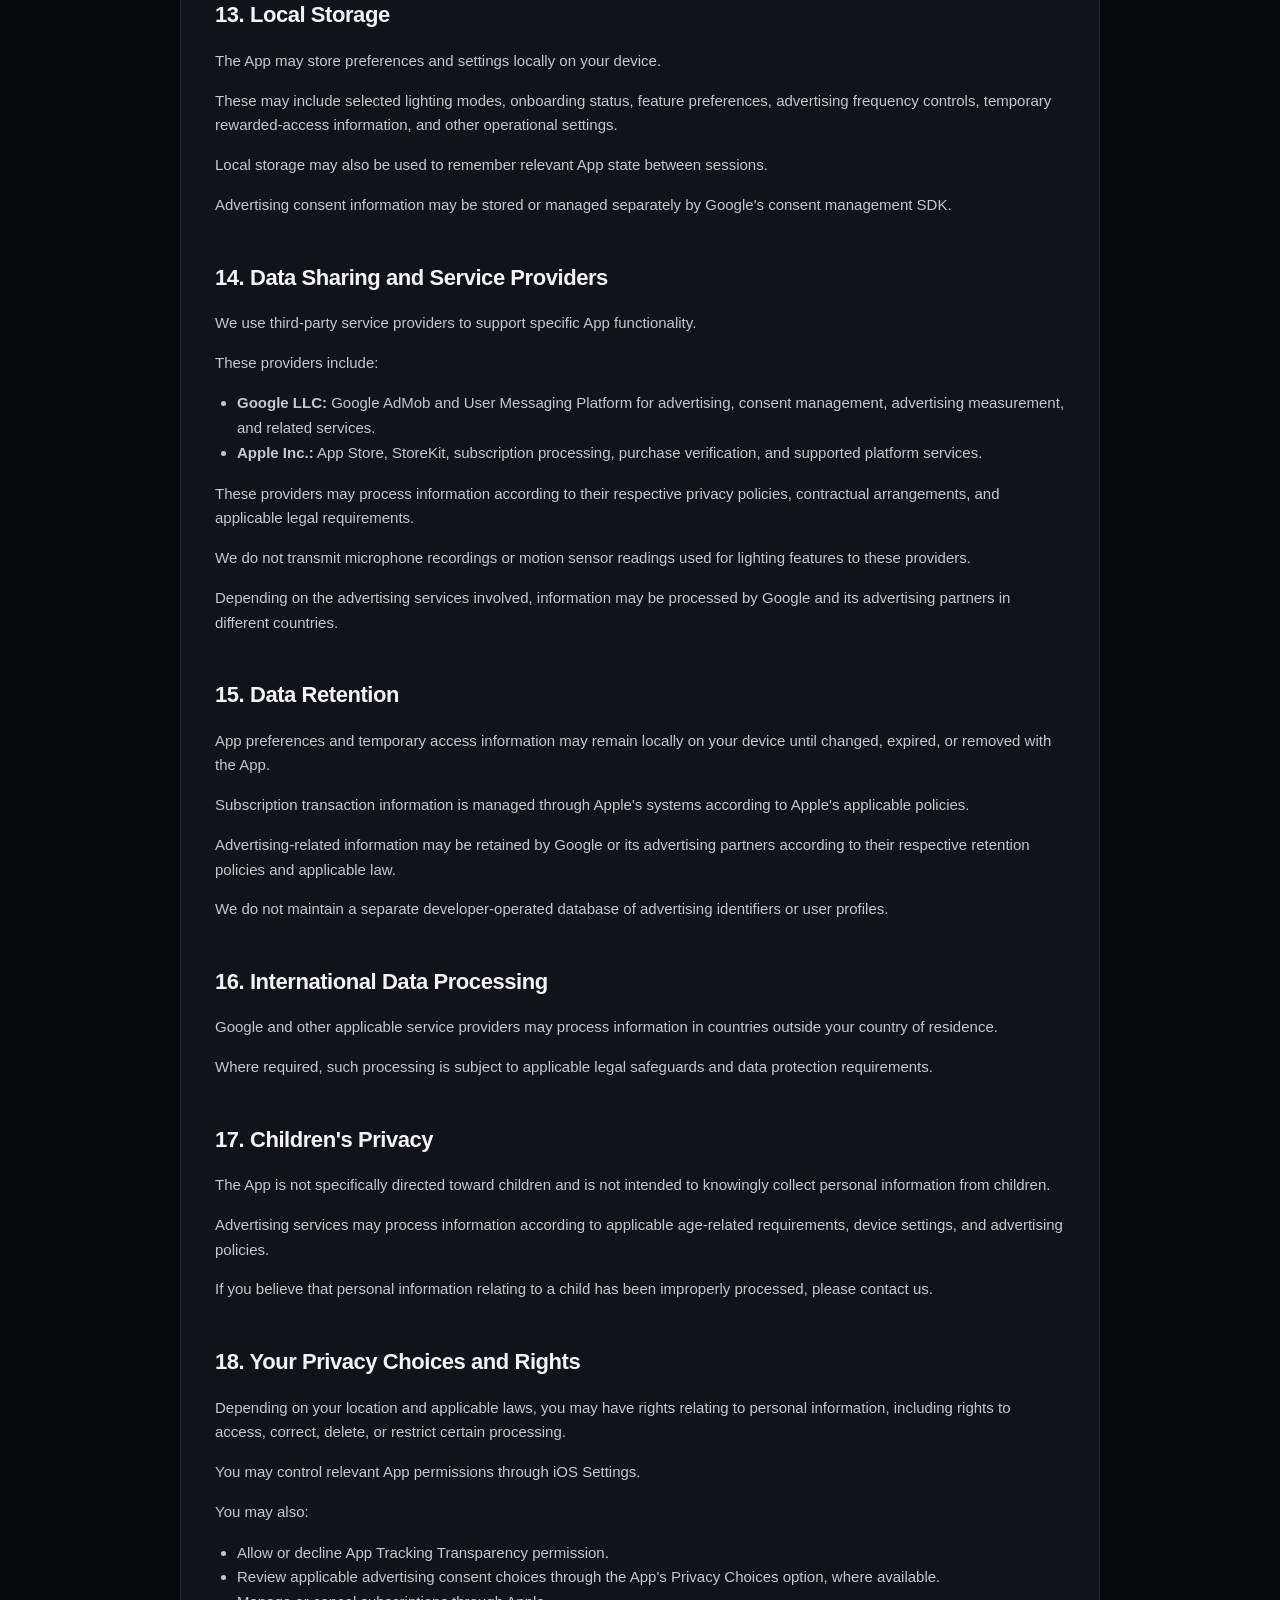
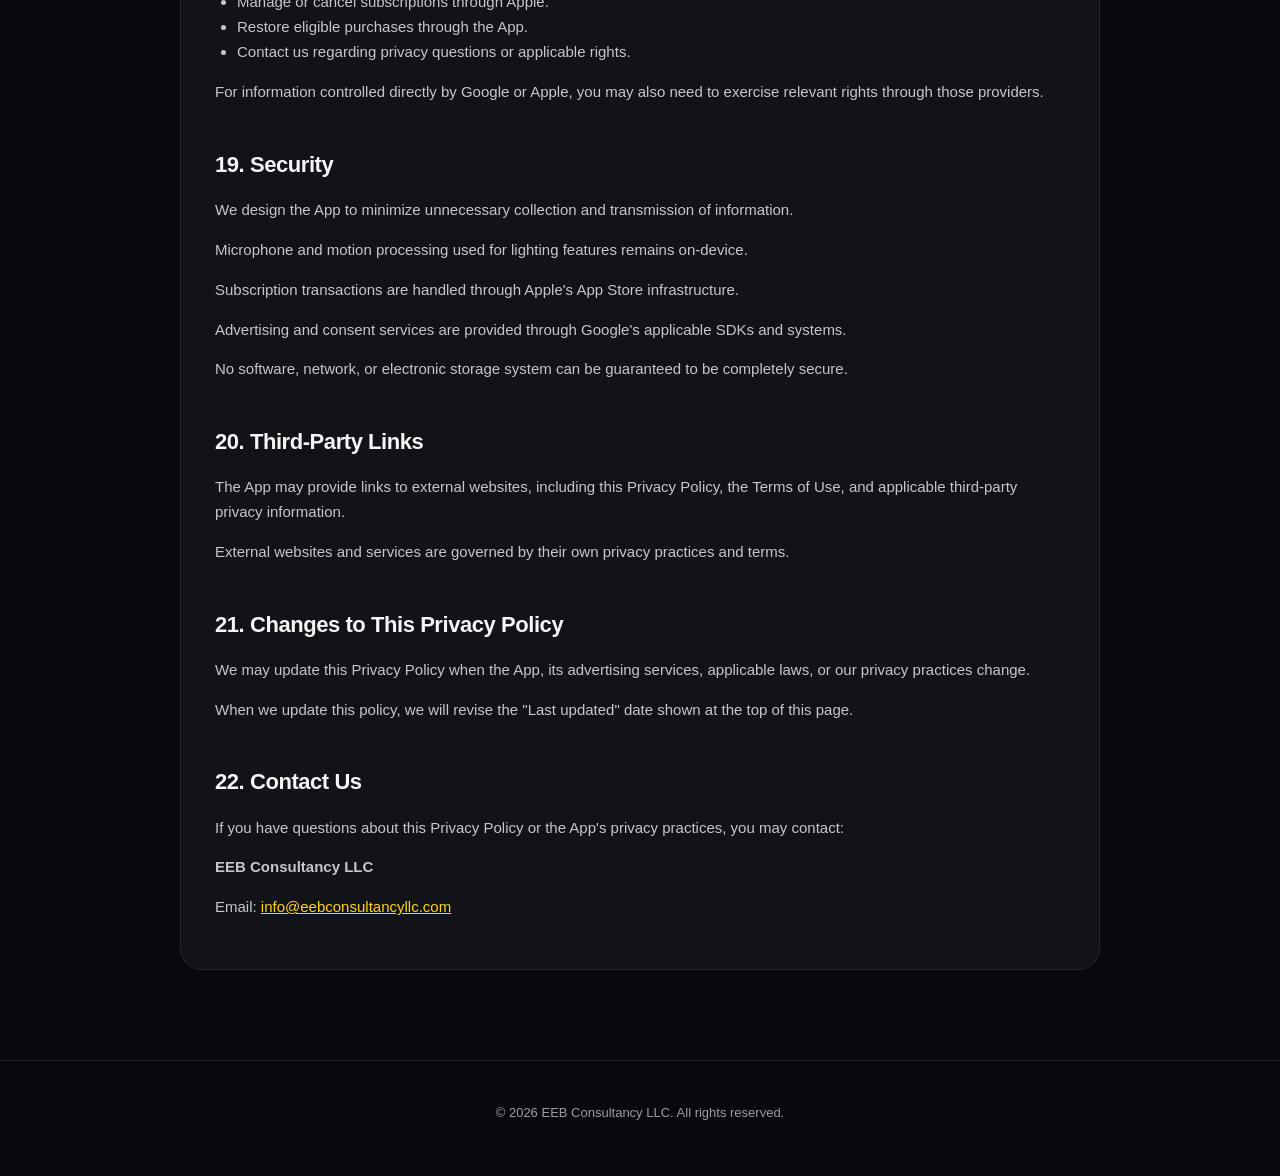
==== commit 0617087b: "Update privacy.html" ====
--- a/privacy.html
+++ b/privacy.html
@@ -24,7 +24,7 @@
 
       <p class="eyebrow">Flashlight: Strobe Light</p>
       <h1>Privacy Policy</h1>
-      <p class="last-updated">Last updated: October 23, 2026</p>
+      <p class="last-updated">Last updated: November 15, 2026</p>
     </header>
 
     <article class="legal-content">
@@ -33,341 +33,731 @@
 
       <p>
         This Privacy Policy explains how Flashlight: Strobe Light
-        ("the App"), provided by EEB Consultancy LLC ("we", "us", or
-        "our"), handles information when you use the App.
-      </p>
-
-      <p>
-        Flashlight: Strobe Light is designed to operate primarily on
-        your device. We do not operate a user account system or require
-        you to create an account or sign in to use the App.
+        ("the App"), provided by EEB Consultancy LLC ("we", "us",
+        or "our"), handles information when you use the App.
+      </p>
+
+      <p>
+        The App provides flashlight, lighting, signaling, and
+        related features. Most core functionality operates locally
+        on your device.
+      </p>
+
+      <p>
+        The App also includes optional subscriptions and
+        advertising-supported features. We use Google AdMob
+        to display advertisements to eligible free users.
       </p>
 
       <div class="notice">
         <p>
-          We do not collect personal data through the App, track you
-          across apps or websites, serve third-party advertising, build
-          advertising profiles, or sell your personal information.
+          We do not require you to create an account. Microphone
+          audio and motion information used for lighting features
+          are processed locally on your device. However, our
+          advertising provider may collect and process certain
+          device, advertising, usage, and diagnostic information
+          as described in this Privacy Policy.
         </p>
       </div>
 
 
-      <h2>2. Information We Collect</h2>
-
-      <p>
-        We do not collect personal information or other user data
-        through the App.
-      </p>
-
-      <p>
-        The App may access certain device capabilities and sensor
-        information when necessary to provide features that you choose
-        to use. As described below, this information is processed
-        locally on your device and is not transmitted to us.
+      <h2>2. Information We Collect and Process</h2>
+
+      <p>
+        We do not operate a user account database or a
+        developer-operated backend that collects your personal
+        information for the App.
+      </p>
+
+      <p>
+        Certain information may nevertheless be processed by
+        third-party services integrated into the App, particularly
+        Google AdMob and Apple's App Store services.
+      </p>
+
+      <p>
+        Depending on your device, location, privacy settings,
+        consent choices, and applicable laws, advertising-related
+        information may include:
+      </p>
+
+      <ul>
+        <li>
+          Device identifiers, including the advertising identifier
+          (IDFA) when access is permitted.
+        </li>
+        <li>
+          IP address and approximate geographic location inferred
+          from network information.
+        </li>
+        <li>
+          Advertising interactions, including ad impressions,
+          clicks, and rewarded-ad completion events.
+        </li>
+        <li>
+          App interactions and product interaction information
+          relevant to advertising delivery and measurement.
+        </li>
+        <li>
+          Device information, operating system information,
+          and technical identifiers.
+        </li>
+        <li>
+          Diagnostic information, including performance and
+          crash-related information.
+        </li>
+        <li>
+          Privacy preferences and consent signals used to
+          determine permitted advertising behavior.
+        </li>
+      </ul>
+
+      <p>
+        The precise information processed depends on the
+        advertising services used, your choices, and the
+        applicable Google SDK configuration.
+      </p>
+
+      <p>
+        We do not independently receive your microphone recordings,
+        motion sensor readings, or locally stored App preferences
+        through a developer-operated server.
       </p>
 
 
       <h2>3. Microphone Access</h2>
 
       <p>
-        The App may request access to your device's microphone when you
-        use sound-reactive features, such as Party mode.
-      </p>
-
-      <p>
-        Microphone input is used in real time to analyze audio
-        characteristics such as rhythm, bass energy, and beat-related
-        changes so that the light can react to nearby sound.
-      </p>
-
-      <p>
-        This audio processing occurs locally on your device. The App
-        does not record, save, upload, or transmit your microphone
-        audio to us or to third parties.
-      </p>
-
-      <p>
-        You can deny or revoke microphone permission through iOS
-        Settings. Sound-reactive features may not function without
-        microphone access.
+        The App may request microphone access when you use
+        sound-reactive features, such as Party mode.
+      </p>
+
+      <p>
+        Microphone input is analyzed in real time to detect
+        audio characteristics such as rhythm, bass energy,
+        and beat-related changes.
+      </p>
+
+      <p>
+        Audio processing occurs locally on your device.
+        The App does not record, save, upload, or transmit
+        microphone audio to us or to advertising providers.
+      </p>
+
+      <p>
+        You can deny or revoke microphone permission through
+        iOS Settings. Sound-reactive features may not function
+        without microphone access.
       </p>
 
 
       <h2>4. Motion and Sensor Data</h2>
 
       <p>
-        Certain features may use motion information available from
-        device sensors, including accelerometer or related motion data.
-      </p>
-
-      <p>
-        This information may be used for features such as
-        motion-reactive lighting, activity-related behavior, and
-        detecting changes in movement for supported cycling or running
-        features.
-      </p>
-
-      <p>
-        Motion and sensor information is processed locally on your
-        device. The App does not upload, transmit, or store this
-        information on our servers.
+        Certain features may use motion information from
+        supported device sensors, including accelerometer
+        or related motion data.
+      </p>
+
+      <p>
+        This information may support motion-reactive lighting,
+        cycling, walking, running, and movement-related features.
+      </p>
+
+      <p>
+        Motion information used for these features is processed
+        locally on your device and is not transmitted to our
+        servers or to Google AdMob for advertising purposes.
       </p>
 
 
       <h2>5. Camera Flashlight and Device Controls</h2>
 
       <p>
-        The App uses supported iOS device capabilities to control the
-        device torch for flashlight, strobe, signaling, and related
-        lighting features.
-      </p>
-
-      <p>
-        The App may also temporarily adjust supported device states,
-        such as screen brightness or the system idle timer, while
-        certain lighting modes are active.
-      </p>
-
-      <p>
-        These functions are used only to provide the requested App
-        experience and are not used to collect personal information.
-      </p>
-
-
-      <h2>6. Subscriptions and Purchases</h2>
-
-      <p>
-        The App offers optional auto-renewable subscriptions that
-        provide access to Premium features.
-      </p>
-
-      <p>
-        Subscription options may include a weekly subscription with
-        an introductory free trial for eligible users and a yearly
-        subscription without a free trial. Current pricing, trial
-        eligibility, billing periods, and subscription terms are
-        displayed in the App and by the App Store before purchase.
-      </p>
-
-      <p>
-        All subscription purchases, payments, renewals, free-trial
-        eligibility, cancellations, and billing are processed by Apple
-        through the App Store and StoreKit.
-      </p>
-
-      <p>
-        We do not receive or store your full payment card number, bank
-        account information, Apple Account password, or other payment
-        credentials.
-      </p>
-
-      <p>
-        The App may receive transaction and subscription status
-        information from Apple's StoreKit framework when necessary to
-        determine whether Premium features should be available. This
-        may include whether a transaction is verified and whether a
-        subscription is active, expired, revoked, pending, or otherwise
-        entitled.
-      </p>
-
-      <p>
-        This information is used only to provide, maintain, and restore
-        access to purchased Premium features. We do not use
-        subscription information for advertising, tracking, or
-        profiling.
-      </p>
-
-      <p>
-        Eligible purchases may be restored using the Restore Purchases
-        feature in the App. Subscriptions can be managed or canceled
-        through the subscription management controls provided by Apple.
-      </p>
-
-
-      <h2>7. Analytics, Advertising and Tracking</h2>
-
-      <p>
-        The App does not include third-party advertising SDKs and does
-        not display third-party advertisements.
-      </p>
-
-      <p>
-        We do not use third-party analytics, attribution, or tracking
-        SDKs in the App.
-      </p>
-
-      <p>
-        We do not use the App to track your activity across apps or
-        websites owned by other companies, and we do not use the
-        advertising identifier (IDFA) for tracking.
-      </p>
-
-      <p>
-        We do not sell or rent personal information collected through
+        The App uses supported iOS capabilities to control
+        the device torch for flashlight, strobe, signaling,
+        and related lighting features.
+      </p>
+
+      <p>
+        The App may temporarily adjust supported device states,
+        such as screen brightness or the system idle timer,
+        while certain lighting modes are active.
+      </p>
+
+      <p>
+        These functions are used to provide the requested
+        lighting experience and are not themselves used to
+        collect personal information for advertising.
+      </p>
+
+
+      <h2>6. Advertising and Google AdMob</h2>
+
+      <p>
+        The App uses Google AdMob, provided by Google LLC,
+        to display advertisements to eligible users of
+        the free version.
+      </p>
+
+      <p>
+        Advertising formats may include banner advertisements,
+        interstitial advertisements, and optional rewarded
+        advertisements.
+      </p>
+
+      <p>
+        Google and its advertising partners may process
+        information to deliver advertisements, measure
+        advertising performance, prevent fraud and abuse,
+        and support other advertising-related purposes,
+        subject to applicable laws and your privacy choices.
+      </p>
+
+      <p>
+        Depending on your consent and privacy settings,
+        advertisements may be personalized or non-personalized.
+        Non-personalized advertising may still involve
+        processing information such as IP addresses, device
+        characteristics, and advertising interactions.
+      </p>
+
+      <p>
+        Google AdMob may use device identifiers and other
+        information for cross-app advertising measurement
+        or tracking where permitted by applicable law
+        and your device permissions.
+      </p>
+
+      <p>
+        For more information about Google's data practices,
+        please review:
+      </p>
+
+      <ul>
+        <li>
+          <a
+            href="https://policies.google.com/privacy"
+            target="_blank"
+            rel="noopener noreferrer"
+          >
+            Google Privacy Policy
+          </a>
+        </li>
+        <li>
+          <a
+            href="https://policies.google.com/technologies/partner-sites"
+            target="_blank"
+            rel="noopener noreferrer"
+          >
+            How Google uses information from apps and sites
+          </a>
+        </li>
+      </ul>
+
+
+      <h2>7. Advertising Consent and GDPR</h2>
+
+      <p>
+        Where required by applicable privacy laws, the App
+        uses Google's User Messaging Platform (UMP) to
+        request and manage advertising consent.
+      </p>
+
+      <p>
+        The consent interface may allow you to accept,
+        reject, or manage certain advertising data
+        processing purposes and partner preferences.
+      </p>
+
+      <p>
+        Your choices may affect whether personalized
+        advertising is available.
+      </p>
+
+      <p>
+        Where required, the App provides a Privacy Choices
+        option in Settings so that you can review or
+        modify your advertising privacy preferences.
+      </p>
+
+      <p>
+        Consent choices are handled through Google's
+        consent management infrastructure and may be
+        stored or processed as necessary to apply
+        those choices.
+      </p>
+
+      <p>
+        Consent is not a guarantee that all technical
+        information processing will stop. Certain
+        processing may remain necessary for permitted
+        advertising delivery, fraud prevention,
+        security, or compliance purposes.
+      </p>
+
+
+      <h2>8. App Tracking Transparency</h2>
+
+      <p>
+        On supported iOS devices, the App may request
+        permission through Apple's App Tracking
+        Transparency (ATT) framework.
+      </p>
+
+      <p>
+        ATT permission controls whether the App may
+        access the advertising identifier (IDFA)
+        and engage in tracking activities covered
+        by Apple's App Tracking Transparency rules.
+      </p>
+
+      <p>
+        You may allow or decline this permission.
+        Declining ATT permission does not prevent
+        you from using the App's available features.
+      </p>
+
+      <p>
+        When ATT permission is denied, the App must
+        not access the IDFA or perform tracking
+        prohibited by Apple's policies.
+      </p>
+
+      <p>
+        ATT permission and advertising consent
+        through Google's UMP are separate controls.
+        Granting consent through one system does
+        not automatically grant permission through
+        the other.
+      </p>
+
+      <p>
+        You may review applicable tracking permissions
+        through iOS Settings.
+      </p>
+
+
+      <h2>9. Rewarded Advertisements</h2>
+
+      <p>
+        The App may offer optional rewarded advertisements
+        that allow free users to temporarily access
+        selected Premium features.
+      </p>
+
+      <p>
+        When available, watching a rewarded advertisement
+        may unlock the selected Premium lighting mode
+        for a 10-minute access period.
+      </p>
+
+      <p>
+        The advertising SDK processes information
+        associated with advertisement delivery and
+        reward completion to determine whether the
+        reward has been earned.
+      </p>
+
+      <p>
+        Reward eligibility and temporary access are
+        managed by the App. Rewarded advertisements
+        are optional, and users may choose not to
+        watch them.
+      </p>
+
+      <p>
+        Premium subscribers do not need to watch
+        rewarded advertisements to access their
+        included Premium features.
+      </p>
+
+
+      <h2>10. Premium Subscriptions and Purchases</h2>
+
+      <p>
+        The App offers optional auto-renewable
+        subscriptions that provide access to
+        Premium features.
+      </p>
+
+      <p>
+        Subscription options may include a weekly
+        subscription with an introductory free trial
+        for eligible users and a yearly subscription
+        without a free trial.
+      </p>
+
+      <p>
+        Current prices, eligibility, billing periods,
+        and subscription conditions are displayed
+        in the App and by the App Store before purchase.
+      </p>
+
+      <p>
+        Purchases, payments, renewals, cancellations,
+        and billing are processed by Apple through
+        the App Store and StoreKit.
+      </p>
+
+      <p>
+        We do not receive or store your full payment
+        card number, bank account information,
+        or Apple Account password.
+      </p>
+
+      <p>
+        The App may process StoreKit transaction
+        and subscription status information to
+        determine whether Premium access is active.
+      </p>
+
+      <p>
+        This information may include transaction
+        verification and whether a subscription
+        is active, expired, revoked, or pending.
+      </p>
+
+      <p>
+        Premium subscribers receive an ad-free
+        experience within the App while their
+        Premium entitlement remains active.
+      </p>
+
+      <p>
+        You may restore eligible purchases through
+        Restore Purchases and manage subscriptions
+        through Apple's subscription settings.
+      </p>
+
+
+      <h2>11. Analytics and Advertising Measurement</h2>
+
+      <p>
+        We do not currently use a separate
+        third-party general-purpose analytics
+        service to track your activity within
         the App.
       </p>
 
-
-      <h2>8. Accounts</h2>
-
-      <p>
-        Flashlight: Strobe Light does not require you to create a user
-        account or sign in to use the App.
-      </p>
-
-      <p>
-        Purchases and subscriptions are handled through your Apple
-        Account and Apple's App Store infrastructure rather than
-        through an account operated by EEB Consultancy LLC.
-      </p>
-
-
-      <h2>9. Local Storage</h2>
-
-      <p>
-        The App may store preferences and settings locally on your
-        device so that your selected options can be remembered between
-        sessions.
-      </p>
-
-      <p>
-        These locally stored settings may include App preferences,
-        onboarding status, selected options, and other information
-        necessary for the App to remember your choices.
-      </p>
-
-      <p>
-        These settings are used to operate and personalize the App on
-        your device. We do not receive these settings through a
-        developer-operated server.
-      </p>
-
-
-      <h2>10. Data Sharing</h2>
-
-      <p>
-        Because the App does not collect personal data through a
-        developer-operated backend, we do not sell, rent, or share
-        personal data collected through the App with advertisers, data
-        brokers, analytics providers, or other third parties.
-      </p>
-
-      <p>
-        Microphone audio, motion sensor information, and locally stored
-        App preferences are not transmitted to us.
-      </p>
-
-      <p>
-        Purchases and subscriptions are processed by Apple. Information
-        processed by Apple in connection with App Store transactions is
-        handled according to Apple's applicable privacy policies and
-        terms.
-      </p>
-
-
-      <h2>11. Third-Party Services and External Links</h2>
-
-      <p>
-        The App may provide links to external pages, such as this
-        Privacy Policy or the Terms of Use. When you choose to open an
-        external link, it may be opened by your device's web browser.
-      </p>
-
-      <p>
-        The App also uses Apple services, including the App Store and
-        StoreKit, for subscription purchases, transaction verification,
-        and purchase restoration.
-      </p>
-
-      <p>
-        Your use of external websites and Apple services is subject to
-        the privacy practices and terms of the applicable service
-        provider. We are not responsible for the privacy practices of
-        third-party websites or services.
-      </p>
-
-
-      <h2>12. Children's Privacy</h2>
-
-      <p>
-        The App is not designed to collect personal information from
-        children, and we do not knowingly collect personal information
-        from children through the App.
-      </p>
-
-      <p>
-        If you believe that a child has provided personal information
-        to us outside the App, please contact us so that we can review
-        the request.
-      </p>
-
-
-      <h2>13. Your Choices</h2>
-
-      <p>
-        You control whether the App may access permissions such as the
-        microphone through the permission controls provided by iOS.
-      </p>
-
-      <p>
-        You may review or change applicable permissions at any time in
-        your device's Settings.
-      </p>
-
-      <p>
-        You may manage or cancel an active subscription through
-        Apple's subscription management controls. You may also use
-        Restore Purchases in the App to restore eligible purchases
-        associated with your Apple Account.
-      </p>
-
-
-      <h2>14. Security</h2>
-
-      <p>
-        We design the App to minimize unnecessary collection and
-        transmission of information. Features described in this policy
-        that use microphone or motion information perform their
-        relevant processing locally on your device.
-      </p>
-
-      <p>
-        Purchases and subscriptions are processed using Apple's App
-        Store and StoreKit infrastructure rather than through a payment
-        system operated directly by us.
-      </p>
-
-      <p>
-        While no software or device environment can be guaranteed to
-        be completely secure, keeping relevant App processing
-        on-device and relying on Apple's purchase infrastructure
-        reduces unnecessary transmission and exposure of information.
-      </p>
-
-
-      <h2>15. Changes to This Privacy Policy</h2>
-
-      <p>
-        We may update this Privacy Policy if the App, applicable laws,
+      <p>
+        However, Google AdMob and its associated
+        services may process advertising-related
+        events, engagement information, and
+        diagnostic data for advertisement delivery,
+        reporting, measurement, security, and
+        fraud prevention.
+      </p>
+
+      <p>
+        Advertising measurement may involve
+        technologies and frameworks provided
+        by Apple, including supported advertising
+        attribution mechanisms.
+      </p>
+
+      <p>
+        We do not sell personal information
+        directly to data brokers.
+      </p>
+
+      <p>
+        Certain advertising-related data disclosures
+        may be considered sharing or targeted
+        advertising under applicable privacy laws.
+        Where required, relevant consent or
+        privacy choices are provided.
+      </p>
+
+
+      <h2>12. Accounts</h2>
+
+      <p>
+        The App does not require you to create
+        a separate user account or sign in
+        through a developer-operated service.
+      </p>
+
+      <p>
+        Purchases and subscriptions are associated
+        with your Apple Account and processed
+        through Apple's App Store infrastructure.
+      </p>
+
+
+      <h2>13. Local Storage</h2>
+
+      <p>
+        The App may store preferences and settings
+        locally on your device.
+      </p>
+
+      <p>
+        These may include selected lighting modes,
+        onboarding status, feature preferences,
+        advertising frequency controls, temporary
+        rewarded-access information, and other
+        operational settings.
+      </p>
+
+      <p>
+        Local storage may also be used to remember
+        relevant App state between sessions.
+      </p>
+
+      <p>
+        Advertising consent information may be
+        stored or managed separately by Google's
+        consent management SDK.
+      </p>
+
+
+      <h2>14. Data Sharing and Service Providers</h2>
+
+      <p>
+        We use third-party service providers
+        to support specific App functionality.
+      </p>
+
+      <p>
+        These providers include:
+      </p>
+
+      <ul>
+        <li>
+          <strong>Google LLC:</strong>
+          Google AdMob and User Messaging Platform
+          for advertising, consent management,
+          advertising measurement, and related
+          services.
+        </li>
+        <li>
+          <strong>Apple Inc.:</strong>
+          App Store, StoreKit, subscription
+          processing, purchase verification,
+          and supported platform services.
+        </li>
+      </ul>
+
+      <p>
+        These providers may process information
+        according to their respective privacy
+        policies, contractual arrangements,
+        and applicable legal requirements.
+      </p>
+
+      <p>
+        We do not transmit microphone recordings
+        or motion sensor readings used for
+        lighting features to these providers.
+      </p>
+
+      <p>
+        Depending on the advertising services
+        involved, information may be processed
+        by Google and its advertising partners
+        in different countries.
+      </p>
+
+
+      <h2>15. Data Retention</h2>
+
+      <p>
+        App preferences and temporary access
+        information may remain locally on your
+        device until changed, expired, or
+        removed with the App.
+      </p>
+
+      <p>
+        Subscription transaction information
+        is managed through Apple's systems
+        according to Apple's applicable policies.
+      </p>
+
+      <p>
+        Advertising-related information may
+        be retained by Google or its advertising
+        partners according to their respective
+        retention policies and applicable law.
+      </p>
+
+      <p>
+        We do not maintain a separate
+        developer-operated database of
+        advertising identifiers or user profiles.
+      </p>
+
+
+      <h2>16. International Data Processing</h2>
+
+      <p>
+        Google and other applicable service
+        providers may process information
+        in countries outside your country
+        of residence.
+      </p>
+
+      <p>
+        Where required, such processing
+        is subject to applicable legal
+        safeguards and data protection
+        requirements.
+      </p>
+
+
+      <h2>17. Children's Privacy</h2>
+
+      <p>
+        The App is not specifically directed
+        toward children and is not intended
+        to knowingly collect personal
+        information from children.
+      </p>
+
+      <p>
+        Advertising services may process
+        information according to applicable
+        age-related requirements, device
+        settings, and advertising policies.
+      </p>
+
+      <p>
+        If you believe that personal
+        information relating to a child
+        has been improperly processed,
+        please contact us.
+      </p>
+
+
+      <h2>18. Your Privacy Choices and Rights</h2>
+
+      <p>
+        Depending on your location and
+        applicable laws, you may have
+        rights relating to personal
+        information, including rights
+        to access, correct, delete,
+        or restrict certain processing.
+      </p>
+
+      <p>
+        You may control relevant App
+        permissions through iOS Settings.
+      </p>
+
+      <p>
+        You may also:
+      </p>
+
+      <ul>
+        <li>
+          Allow or decline App Tracking
+          Transparency permission.
+        </li>
+        <li>
+          Review applicable advertising
+          consent choices through the
+          App's Privacy Choices option,
+          where available.
+        </li>
+        <li>
+          Manage or cancel subscriptions
+          through Apple.
+        </li>
+        <li>
+          Restore eligible purchases
+          through the App.
+        </li>
+        <li>
+          Contact us regarding privacy
+          questions or applicable rights.
+        </li>
+      </ul>
+
+      <p>
+        For information controlled directly
+        by Google or Apple, you may also
+        need to exercise relevant rights
+        through those providers.
+      </p>
+
+
+      <h2>19. Security</h2>
+
+      <p>
+        We design the App to minimize
+        unnecessary collection and
+        transmission of information.
+      </p>
+
+      <p>
+        Microphone and motion processing
+        used for lighting features
+        remains on-device.
+      </p>
+
+      <p>
+        Subscription transactions are
+        handled through Apple's
+        App Store infrastructure.
+      </p>
+
+      <p>
+        Advertising and consent services
+        are provided through Google's
+        applicable SDKs and systems.
+      </p>
+
+      <p>
+        No software, network, or
+        electronic storage system
+        can be guaranteed to be
+        completely secure.
+      </p>
+
+
+      <h2>20. Third-Party Links</h2>
+
+      <p>
+        The App may provide links to
+        external websites, including
+        this Privacy Policy, the
+        Terms of Use, and applicable
+        third-party privacy information.
+      </p>
+
+      <p>
+        External websites and services
+        are governed by their own
+        privacy practices and terms.
+      </p>
+
+
+      <h2>21. Changes to This Privacy Policy</h2>
+
+      <p>
+        We may update this Privacy Policy
+        when the App, its advertising
+        services, applicable laws,
         or our privacy practices change.
       </p>
 
       <p>
-        If we introduce features in the future that change how data is
-        handled, we will update this Privacy Policy as appropriate.
-      </p>
-
-      <p>
-        When we update this policy, we will revise the "Last updated"
-        date shown at the top of this page.
-      </p>
-
-
-      <h2>16. Contact Us</h2>
-
-      <p>
-        If you have questions about this Privacy Policy or the App's
-        privacy practices, you may contact:
+        When we update this policy,
+        we will revise the
+        "Last updated" date
+        shown at the top of this page.
+      </p>
+
+
+      <h2>22. Contact Us</h2>
+
+      <p>
+        If you have questions about
+        this Privacy Policy or the
+        App's privacy practices,
+        you may contact:
       </p>
 
       <p>
